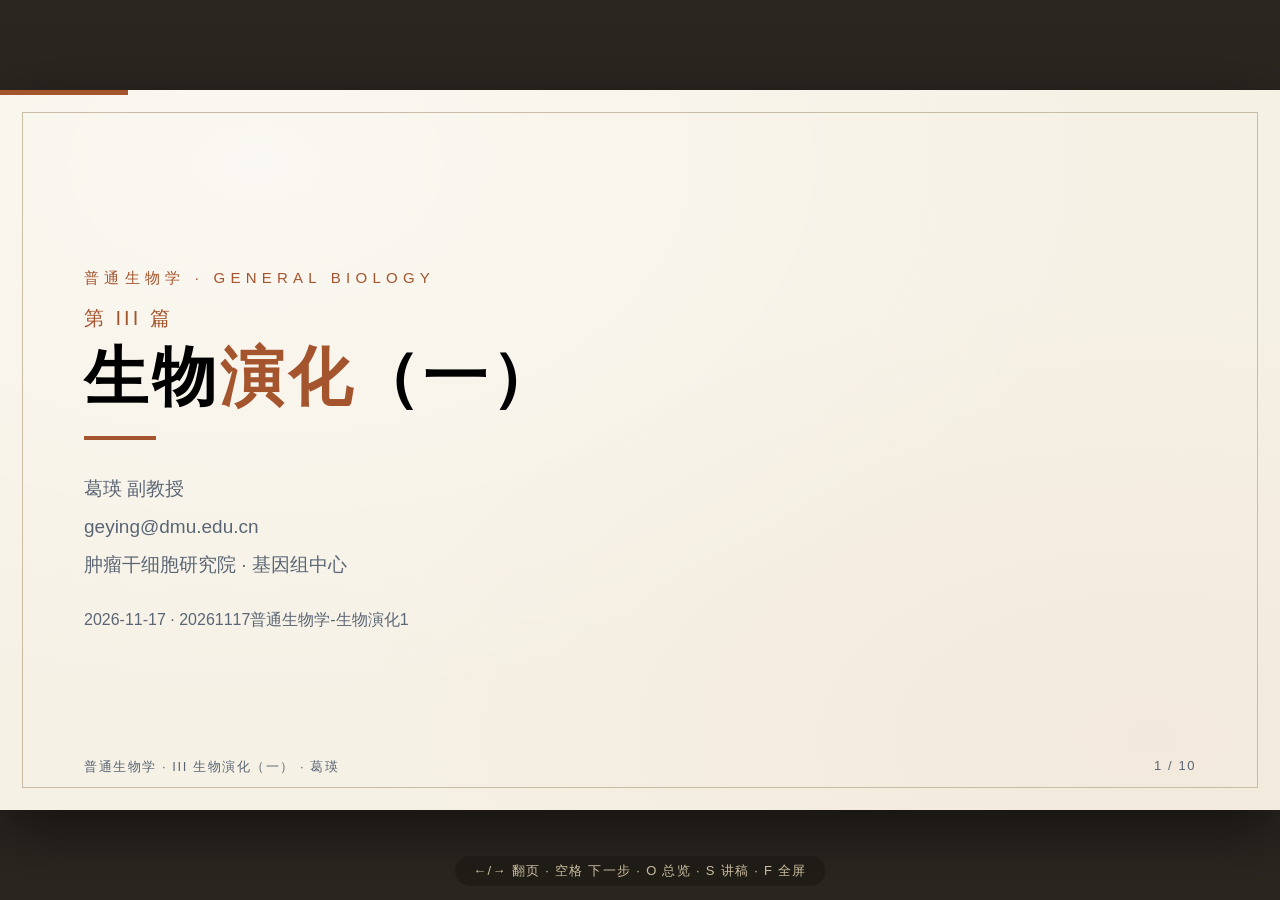
==== lessons/生物演化1/index.html @ 6a48ae21 "站点目录重组：旧根目录文件迁入 assets/、lessons/、pages/；时间线新增滚轮平移与上/下一事件按钮" ====
<!DOCTYPE html>
<html lang="zh-CN">
<head>
<meta charset="UTF-8">
<meta name="viewport" content="width=device-width, initial-scale=1.0">
<title>普通生物学 · III 生物演化（1）</title>
<style>
/* ============ Paper & Ink 复古编辑风 · 固定 1280×720 舞台 ============ */
:root{
  --paper:#f6f1e5; --paper-deep:#efe7d5; --ink:#23303e; --ink-soft:#5a6675;
  --accent:#a4552e; --accent-soft:#c9a26b; --line:#c8bda4;
  --serif:"Noto Serif SC","Songti SC","STSong",serif;
  --sans:"Noto Sans SC","PingFang SC",sans-serif;
}
*{margin:0;padding:0;box-sizing:border-box}
html,body{height:100%;background:#2a2620;overflow:hidden;font-family:var(--serif)}
#stage-wrap{position:fixed;inset:0;display:flex;align-items:center;justify-content:center}
#stage{width:1280px;height:720px;background:var(--paper);position:relative;
  box-shadow:0 20px 60px rgba(0,0,0,.5);overflow:hidden;transform-origin:center center}
/* 纸张纹理与边框 */
#stage::before{content:"";position:absolute;inset:0;pointer-events:none;z-index:0;
  background-image:radial-gradient(ellipse at 20% 10%,rgba(255,255,255,.5),transparent 60%),
  radial-gradient(ellipse at 90% 90%,rgba(164,85,46,.05),transparent 50%)}
#stage::after{content:"";position:absolute;inset:22px;border:1px solid var(--line);pointer-events:none;z-index:0}
.slide{position:absolute;inset:0;padding:64px 84px;display:none;flex-direction:column;z-index:1}
.slide.active{display:flex;animation:fadeIn .45s ease}
@keyframes fadeIn{from{opacity:0;transform:translateY(10px)}to{opacity:1;transform:none}}
/* 渐进披露 */
.step{opacity:0;transform:translateY(14px);transition:all .5s ease}
.step.shown{opacity:1;transform:none}
/* 排版元素 */
.kicker{font-family:var(--sans);font-size:15px;letter-spacing:.35em;color:var(--accent);
  text-transform:uppercase;margin-bottom:14px}
h1{font-size:64px;font-weight:900;letter-spacing:.06em;line-height:1.15}
h2{font-size:40px;font-weight:900;letter-spacing:.04em;margin-bottom:26px}
h2 .em,h1 .em{color:var(--accent)}
.rule{width:72px;height:4px;background:var(--accent);margin:22px 0 30px}
ul.big{list-style:none}
ul.big li{font-size:23px;line-height:1.75;color:var(--ink);padding-left:34px;position:relative}
ul.big li::before{content:"❧";position:absolute;left:0;color:var(--accent);font-size:18px;top:6px}
.quote{border-left:4px solid var(--accent);padding:6px 0 6px 22px;color:var(--ink-soft);
  font-size:19px;line-height:1.7;font-style:italic}
.meta{font-family:var(--sans);color:var(--ink-soft);font-size:16px}
.chip{display:inline-block;font-family:var(--sans);font-size:14px;padding:3px 12px;border:1px solid var(--accent);
  color:var(--accent);border-radius:999px;letter-spacing:.15em;margin-right:8px}
/* 页脚 */
.foot{position:absolute;left:84px;right:84px;bottom:34px;display:flex;justify-content:space-between;
  font-family:var(--sans);font-size:13px;color:var(--ink-soft);letter-spacing:.12em;z-index:2}
.foot .pageno{font-variant-numeric:tabular-nums}
/* 幕进度线（科学推理八步之外的章节进度） */
.progress{position:absolute;top:0;left:0;height:5px;background:var(--accent);transition:width .4s;z-index:3}
/* 演讲者视图 */
#speaker{position:fixed;top:0;right:0;bottom:0;width:360px;background:#1c2430;color:#d9e2ec;
  padding:26px 22px;font-family:var(--sans);font-size:14px;line-height:1.8;overflow-y:auto;
  transform:translateX(100%);transition:transform .3s;z-index:50;border-left:3px solid var(--accent)}
#speaker.open{transform:none}
#speaker h4{color:var(--accent-soft);margin-bottom:10px;letter-spacing:.2em;font-size:13px}
#speaker p{margin-bottom:12px;white-space:pre-wrap}
/* 控制条 */
#hud{position:fixed;bottom:14px;left:50%;transform:translateX(-50%);font-family:var(--sans);
  color:#cbbf9f;font-size:13px;letter-spacing:.1em;z-index:40;background:rgba(30,26,20,.75);
  padding:6px 18px;border-radius:999px}
/* 卡片 */
.cards{display:flex;gap:20px;margin-top:10px}
.card{flex:1;background:var(--paper-deep);border:1px solid var(--line);padding:22px 24px;position:relative}
.card .num{font-family:var(--sans);font-size:44px;font-weight:800;color:var(--accent);line-height:1}
.card .lab{font-family:var(--sans);font-size:16px;color:var(--ink-soft);margin-top:6px}
.imgbox{border:1px solid var(--line);padding:10px;background:#fff}
.imgbox img{display:block;width:100%;height:100%;object-fit:contain}
table.tb{border-collapse:collapse;width:100%;font-size:19px}
table.tb th{font-family:var(--sans);font-size:15px;letter-spacing:.2em;color:var(--accent);
  border-bottom:2px solid var(--accent);padding:8px 12px;text-align:left}
table.tb td{border-bottom:1px solid var(--line);padding:12px;line-height:1.6}
mark{background:linear-gradient(transparent 60%,#e8c98a 60%);padding:0 2px}
del{color:#b0472e;text-decoration-thickness:2px}
</style>
</head>
<body>
<div id="stage-wrap"><div id="stage">
<div class="progress" id="progress"></div>

<!-- 1 封面 -->
<section class="slide">
  <div style="display:flex;gap:44px;align-items:stretch;height:100%">
    <div style="flex:1.1;display:flex;flex-direction:column;justify-content:center">
      <div class="kicker">普通生物学 · General Biology</div>
      <div class="chip" style="border:none;font-size:20px;padding-left:0;margin-bottom:6px">第 III 篇</div>
      <h1>生物<span class="em">演化</span>（一）</h1>
      <div class="rule"></div>
      <p class="meta" style="font-size:19px;line-height:2">
        葛瑛 副教授<br>geying@dmu.edu.cn<br>肿瘤干细胞研究院 · 基因组中心</p>
      <p class="meta" style="margin-top:26px">2026-11-17 · 20261117普通生物学-生物演化1</p>
    </div>
    <div class="imgbox step" style="flex:1">
      <img src="assets/image1.png" alt="生物演化主题图">
    </div>
  </div>
</section>

<!-- 2 高中已有基础 -->
<section class="slide">
  <div class="kicker">起点：你们已经学过</div>
  <h2>高中生物教材里的<span class="em">「生物的进化」</span></h2>
  <div style="display:flex;gap:40px;align-items:flex-start">
    <div class="imgbox" style="width:420px"><img src="assets/image6.png" alt="高中教材目录"></div>
    <ul class="big" style="flex:1">
      <li class="step">细胞——多样性和统一性、结构、代谢、生命历程</li>
      <li class="step"><span class="em">遗传与变异</span>——经典到分子</li>
      <li class="step">稳态与调节——神经、体液、免疫</li>
      <li class="step">生物<strong>的进化</strong>（选择性必修二）</li>
      <li class="step">生态——种群、群落、生态系统</li>
    </ul>
  </div>
  <p class="quote step" style="margin-top:auto">高中讲的是「结论」；这个月我们一起重走一遍得出结论的「推理之路」。</p>
</section>

<!-- 3 从 evolution 词义讲起 -->
<section class="slide">
  <div class="kicker">一个词的历史</div>
  <h2>evolution：从「个体发育」到<span class="em">「物种变化」</span></h2>
  <div style="display:flex;gap:40px;align-items:flex-start">
    <div class="imgbox" style="width:430px"><img src="assets/image7.png" alt="evolution 词义演变"></div>
    <div style="flex:1">
      <ul class="big">
        <li class="step"><strong>1832</strong>　地质学家 <strong>Charles Lyell</strong>《地质学原理》率先把 evolution 用于「<mark>物种发生变化</mark>」之义</li>
        <li class="step"><strong>1871</strong>　《人类的由来》第一版使用 evolution</li>
        <li class="step"><strong>1872</strong>　《物种起源》第六版才正式出现 evolution</li>
      </ul>
      <p class="quote step" style="margin-top:26px">概念 · 原理 —— 自主 · 探究：同一个词，意义的转移本身就是一次科学观的革命。</p>
    </div>
  </div>
</section>

<!-- 4 三年后你能想起什么（整页图） -->
<section class="slide">
  <div class="kicker">一个问题</div>
  <h2>期末、三年后考研，<span class="em">考什么？</span></h2>
  <div class="imgbox" style="flex:1;min-height:0"><img src="assets/image8.png" alt="命题趋势与认知层级"></div>
</section>

<!-- 5 考试趋势（文字重排） -->
<section class="slide">
  <div class="kicker">趋势</div>
  <h2>考试在变：<span class="em">考应用</span>，不考背诵</h2>
  <div class="cards" style="margin-bottom:28px">
    <div class="card step"><div class="num">医</div><div class="lab">临床综合能力测试——考应用，不考背诵</div></div>
    <div class="card step"><div class="num">文</div><div class="lab">加数学（三）——定量分析成通用要求</div></div>
    <div class="card step"><div class="num">AI</div><div class="lab">AI 时代的研究生考试，不会是考研辅导书里的样子</div></div>
  </div>
  <ul class="big">
    <li class="step">应用型本科教育切忌：偏技能<mark>轻原理</mark>——熟场景能干、换情境就懵（<strong>迁移力</strong>不足）</li>
    <li class="step">实践训练偏标准化流程、缺<strong>自主探究</strong>（高阶能力不足）</li>
    <li class="step">命题对应哪个<strong>认知层级</strong>？主观题考察<strong>高阶能力</strong></li>
  </ul>
</section>

<!-- 6 Bloom 分类 -->
<section class="slide">
  <div class="kicker">认知层级</div>
  <h2>Bloom's Taxonomy <span class="em" style="font-size:26px">1956</span></h2>
  <div style="display:flex;flex-direction:column;gap:14px;max-width:860px">
    <div class="step" style="display:flex;align-items:center;gap:18px"><span style="font-family:var(--sans);width:150px;font-size:17px;color:var(--ink-soft)">Evaluate 评价</span><div style="height:34px;background:var(--accent);width:92%"></div></div>
    <div class="step" style="display:flex;align-items:center;gap:18px"><span style="font-family:var(--sans);width:150px;font-size:17px;color:var(--ink-soft)">Synthesize 综合</span><div style="height:34px;background:#b96a3f;width:78%"></div></div>
    <div class="step" style="display:flex;align-items:center;gap:18px"><span style="font-family:var(--sans);width:150px;font-size:17px;color:var(--ink-soft)">Analyze 分析</span><div style="height:34px;background:#c9824f;width:64%"></div></div>
    <div class="step" style="display:flex;align-items:center;gap:18px"><span style="font-family:var(--sans);width:150px;font-size:17px;color:var(--ink-soft)">Apply 应用</span><div style="height:34px;background:var(--accent-soft);width:50%"></div></div>
    <div class="step" style="display:flex;align-items:center;gap:18px"><span style="font-family:var(--sans);width:150px;font-size:17px;color:var(--ink-soft)">Understand 理解</span><div style="height:34px;background:#d8c39a;width:36%"></div></div>
    <div class="step" style="display:flex;align-items:center;gap:18px"><span style="font-family:var(--sans);width:150px;font-size:17px;color:var(--ink-soft)">Remember 记忆</span><div style="height:34px;background:#e4dbc2;width:22%"></div></div>
  </div>
  <p class="meta step" style="margin-top:auto">https://en.wikipedia.org/wiki/Bloom%27s_taxonomy —— 我们的目标在上三层</p>
</section>

<!-- 7 自主探究作业 -->
<section class="slide">
  <div class="kicker">本周任务</div>
  <h2>自主探究<span class="em">作业</span></h2>
  <table class="tb">
    <tr class="step"><td style="width:110px;font-family:var(--sans);color:var(--accent)">选题</td><td>任选一个你感兴趣、想真正弄明白的生物学知识点</td></tr>
    <tr class="step"><td style="font-family:var(--sans);color:var(--accent)">内容</td><td>用自己的方式解释它：示意图、实例、证据、逻辑链条，也可以画出你的疑问</td></tr>
    <tr class="step"><td style="font-family:var(--sans);color:var(--accent)">形式</td><td>手绘于一张 A4 纸；<strong>选做</strong>：≤3 分钟讲解视频（加分）</td></tr>
    <tr class="step"><td style="font-family:var(--sans);color:var(--accent)">提交</td><td>本周五 21:59 前，雨课堂「试卷」上传照片（视频链接）</td></tr>
    <tr class="step"><td style="font-family:var(--sans);color:var(--accent)">评价</td><td>科学准确 · 真正理解 · 探究反思 · 表达创意</td></tr>
  </table>
  <p class="quote step" style="margin-top:24px">请在作品中体现：① 我为什么对它感兴趣？② 我想探究什么、实际做了什么？③ 我发现了什么、还剩什么没弄懂？</p>
</section>

<!-- 8 为什么 >1/4 讲演化 -->
<section class="slide">
  <div class="kicker">课程结构</div>
  <h2>普通生物学 <span class="em">&gt; 1/4</span> 讲演化，为什么？</h2>
  <div style="display:flex;gap:40px">
    <ul class="big" style="flex:1">
      <li>I 细胞</li>
      <li>II 遗传与变异</li>
      <li class="step"><strong>III 生物演化</strong> ◂ 我们在这里</li>
      <li class="step"><strong>IV 生物多样性的演化</strong></li>
      <li class="step"><strong>V 植物的形态与功能</strong></li>
      <li>VI 动物的形态与功能</li>
      <li class="step"><strong>VII 生态学与保护生物学</strong></li>
    </ul>
    <div style="flex:1.1;display:flex;flex-direction:column;gap:16px;justify-content:center">
      <div class="card step" style="display:flex;align-items:baseline;gap:14px"><div class="num">28.6<small style="font-size:20px">%</small></div><div class="lab">2 / 7 篇</div></div>
      <div class="card step" style="display:flex;align-items:baseline;gap:14px"><div class="num">26.8<small style="font-size:20px">%</small></div><div class="lab">11 / 41 章</div></div>
      <div class="card step" style="display:flex;align-items:baseline;gap:14px"><div class="num">27.8<small style="font-size:20px">%</small></div><div class="lab">160 / 576 页</div></div>
      <div class="card step" style="display:flex;align-items:baseline;gap:14px"><div class="num">28.6<small style="font-size:20px">%</small></div><div class="lab">16 / 56 学时</div></div>
    </div>
  </div>
</section>

<!-- 9 教材的理由 -->
<section class="slide" style="justify-content:center">
  <div class="kicker">教材怎么说</div>
  <h2>教材上给的理由，<span class="em">太抽象了</span></h2>
  <div class="quote" style="font-size:24px;color:var(--ink);max-width:900px;border-left-width:6px">
    <p class="step" style="margin-bottom:16px">达尔文的生物演化理论是<strong>生命科学基础的基础</strong>。有了这个理论，我们才能——</p>
    <p class="step" style="margin-bottom:12px">① 对生物的<strong>多样性、适应性和统一性</strong>做出完整的合乎逻辑的解释；</p>
    <p class="step" style="margin-bottom:12px">② 把纷繁的生物<strong>贯穿起来</strong>，形成系统；</p>
    <p class="step">③ 把生物学各<strong>分支学科</strong>融汇成一个<strong>整体</strong>，成为统一的生命科学。</p>
  </div>
  <p class="quote step" style="margin-top:34px;color:var(--accent)">经过一个月的学习，请你用自己的语言重新论述这句话。—— 这就是这一个月的作业。</p>
</section>

<!-- 10 主角登场 -->
<section class="slide" style="justify-content:center;align-items:center;text-align:center">
  <div class="kicker" style="letter-spacing:.5em">主角登场</div>
  <h1 style="font-size:52px">达尔文是演化理论的<span class="em">主要创立者</span></h1>
  <div class="rule" style="margin:28px auto"></div>
  <p class="meta" style="font-size:18px">——陈阅增《普通生物学》第 5 版，P192</p>
  <p class="step" style="margin-top:48px;font-size:26px;color:var(--ink)">接下来：<span class="em">穿越到达尔文时代</span>，亲身体验演化理论的推理过程。</p>
</section>

<div class="foot"><span>普通生物学 · III 生物演化（一） · 葛瑛</span><span class="pageno" id="pageno">1 / 10</span></div>
</div></div>

<div id="speaker"><h4>演讲者备注 · SPEAKER NOTES</h4><div id="notes-body"></div></div>
<div id="hud">←/→ 翻页 · 空格 下一步 · O 总览 · S 讲稿 · F 全屏</div>

<script>
/* ===== 幻灯片数据（抽取自 PPTX 备注） ===== */
const NOTES=[
`【开场板书（提前写）】观察现象 → 提出问题 → 提出假设 → 制定方案、实验设计 → 寻找证据 → 修正假设 → 得出结论

大家好，今天起这一个月，将由我带大家学习普通生物学当中的 4 篇内容。

看到这幅图，你能想到生物演化的哪些要素？
⚠ 可能会冷场——引导学生观看左下角的 DNA：DNA 跟生物演化有什么关系吗？`,
`我了解到高中生物书当中已经涉及到生物演化的内容。先摸清学生的起点。`,
`地质学家 Charles Lyell 在 1832 年的 Principles of Geology 中已经把 evolution 用于类似今天"物种发生变化"的意义。从"个体发育"转向"物种变化"。1871 年《人类的由来》第一版使用 evolution；1872 年《物种起源》第六版才正式出现 evolution。`,
`高中学得非常扎实，理解很深入。我们的教材选用的是考研参考书。

三年后，回想起普通生物学，你能想起什么？细胞、遗传与变异、动物学的内容后续相关课程还会深入学习；而我带同学们学习的这 4 篇内容，后续课程将很少涉及。

老师讲的知识点没有再现，会逐渐淡忘；你们亲自探索、克服困难、解决问题的经历，会影响深远。

况且随着 AI 的快速发展，三年后的研究生考试会是什么样？反正不会是考研辅导书里的样子。`,
`知识点：范围更广，既包括概念、原理和理论，也包括某种结构、机制、现象及其背后的科学问题。

课堂提问脚手架：提出问题 → 学生作出判断 → 学生说明依据 → 同学提出质疑 → 学生修正判断 → 老师总结推理方法。

"你为什么这样认为？""这条证据能证明到什么程度？""还有别的解释吗？""什么情况会让你的结论不成立？"`,
`过渡页：为什么普通生物学要用 >1/4 的篇幅讲演化？`,
`书上写的原因太抽象了。经过一个月的学习，我们用自己的语言论述，为什么达尔文的生物演化理论是生命科学基础的基础。

（我好像泄露了考试题？）`,
`本页信息量大，逐条出现。先让学生看目录结构，再看右侧四个比例数字。`,
`读一遍教材原文，指出"太抽象"——然后把它变成这一个月的探究任务。`,
`本页只做转场。下一幕进入达尔文时代。备注中关于拉马克的"表扬与批评"（不育昆虫反例）放到第 2 幕再展开。`];

/* ===== 引擎 ===== */
const stage=document.getElementById('stage');
const slides=[...document.querySelectorAll('.slide')];
const pageno=document.getElementById('pageno');
const progress=document.getElementById('progress');
let cur=0;
function fit(){const s=Math.min(innerWidth/1280,innerHeight/720);stage.style.transform=`scale(${s})`}
addEventListener('resize',fit);fit();

function show(i){
  cur=Math.max(0,Math.min(slides.length-1,i));
  slides.forEach((s,k)=>{s.classList.toggle('active',k===cur);
    if(k===cur)s.querySelectorAll('.step').forEach(e=>e.classList.remove('shown'))});
  pageno.textContent=`${cur+1} / ${slides.length}`;
  progress.style.width=((cur+1)/slides.length*100)+'%';
  document.getElementById('notes-body').innerHTML=(NOTES[cur]||'').replace(/\\n/g,'<br>');
  if(!document.getElementById('speaker').classList.contains('open'))nextStepFirst=false;
}
let nextStepFirst=true;
function next(){
  const steps=[...slides[cur].querySelectorAll('.step:not(.shown)')];
  if(steps.length){steps[0].classList.add('shown');return}
  show(cur+1);
}
function prev(){
  if(slides[cur].querySelectorAll('.step.shown').length){
    const shown=[...slides[cur].querySelectorAll('.step.shown')];
    shown[shown.length-1].classList.remove('shown');return}
  show(cur-1);
  slides[cur].querySelectorAll('.step').forEach(e=>e.classList.add('shown'));
}
addEventListener('keydown',e=>{
  if(['ArrowRight',' ','PageDown','Enter'].includes(e.key)){e.preventDefault();next()}
  else if(['ArrowLeft','PageUp'].includes(e.key)){e.preventDefault();prev()}
  else if(e.key==='s'||e.key==='S'){document.getElementById('speaker').classList.toggle('open')}
  else if(e.key==='f'||e.key==='F'){document.documentElement.requestFullscreen?.()}
  else if(e.key==='o'||e.key==='O'){stage.style.setProperty('--ov','1');overview()}
});
/* 触摸 */
let tx=0;
addEventListener('touchstart',e=>tx=e.touches[0].clientX);
addEventListener('touchend',e=>{const d=e.changedTouches[0].clientX-tx;if(d<-50)next();if(d>50)prev()});
/* 简易总览：缩放为网格 */
let ov=false;
function overview(){ov=!ov;
  slides.forEach((s,k)=>{s.style.position=ov?'':'';
    if(ov){s.style.display='flex';s.style.transform=`scale(.23)`;s.style.left=(k%3)*31+3+'%';s.style.top=Math.floor(k/3)*30+3+'%';s.style.width='31%';s.style.height='30%';s.style.padding='12px';s.style.overflow='hidden';s.style.cursor='pointer';s.querySelectorAll('.step').forEach(e=>e.classList.add('shown'));
      s.onclick=()=>{overview();show(k)}}
    else{s.style.display='';s.style.transform='';s.style.left='';s.style.top='';s.style.width='';s.style.height='';s.style.padding='';s.style.cursor='';show(k)}});
}
show(0);
</script>
</body>
</html>
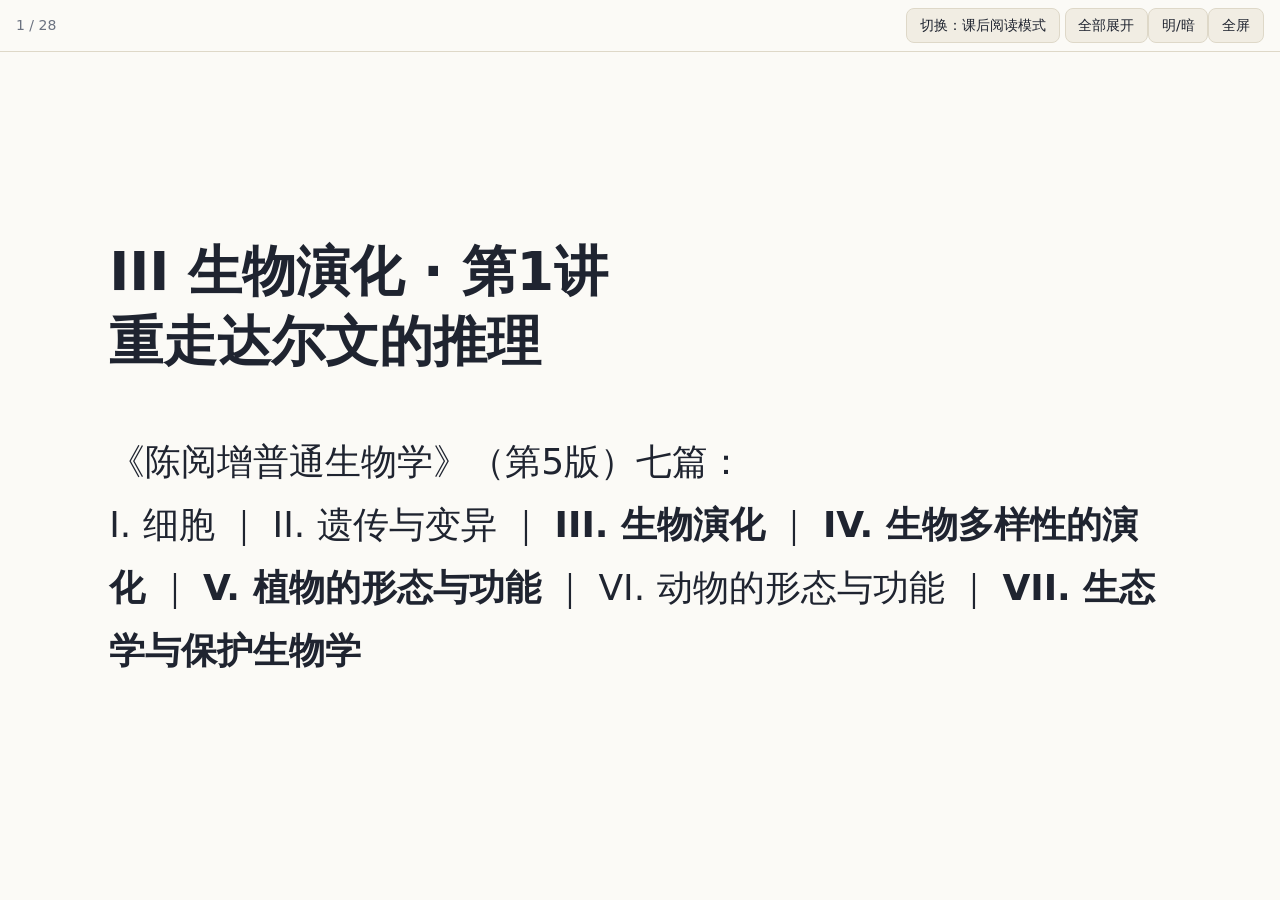
==== commit 637ec906: "第1讲定稿：第②站页面链与灯箱框架；books.html 移至根目录；主页删除小组采访 - 生物演化1：观察与记录/标本至今还在/四种动物/专家的反馈新页面链，21 张图片灯箱可点击放大 - lect" ====
--- a/lessons/生物演化1/index.html
+++ b/lessons/生物演化1/index.html
@@ -1,321 +1,234 @@
 <!DOCTYPE html>
-<html lang="zh-CN">
-<head>
-<meta charset="UTF-8">
-<meta name="viewport" content="width=device-width, initial-scale=1.0">
-<title>普通生物学 · III 生物演化（1）</title>
-<style>
-/* ============ Paper & Ink 复古编辑风 · 固定 1280×720 舞台 ============ */
-:root{
-  --paper:#f6f1e5; --paper-deep:#efe7d5; --ink:#23303e; --ink-soft:#5a6675;
-  --accent:#a4552e; --accent-soft:#c9a26b; --line:#c8bda4;
-  --serif:"Noto Serif SC","Songti SC","STSong",serif;
-  --sans:"Noto Sans SC","PingFang SC",sans-serif;
-}
-*{margin:0;padding:0;box-sizing:border-box}
-html,body{height:100%;background:#2a2620;overflow:hidden;font-family:var(--serif)}
-#stage-wrap{position:fixed;inset:0;display:flex;align-items:center;justify-content:center}
-#stage{width:1280px;height:720px;background:var(--paper);position:relative;
-  box-shadow:0 20px 60px rgba(0,0,0,.5);overflow:hidden;transform-origin:center center}
-/* 纸张纹理与边框 */
-#stage::before{content:"";position:absolute;inset:0;pointer-events:none;z-index:0;
-  background-image:radial-gradient(ellipse at 20% 10%,rgba(255,255,255,.5),transparent 60%),
-  radial-gradient(ellipse at 90% 90%,rgba(164,85,46,.05),transparent 50%)}
-#stage::after{content:"";position:absolute;inset:22px;border:1px solid var(--line);pointer-events:none;z-index:0}
-.slide{position:absolute;inset:0;padding:64px 84px;display:none;flex-direction:column;z-index:1}
-.slide.active{display:flex;animation:fadeIn .45s ease}
-@keyframes fadeIn{from{opacity:0;transform:translateY(10px)}to{opacity:1;transform:none}}
-/* 渐进披露 */
-.step{opacity:0;transform:translateY(14px);transition:all .5s ease}
-.step.shown{opacity:1;transform:none}
-/* 排版元素 */
-.kicker{font-family:var(--sans);font-size:15px;letter-spacing:.35em;color:var(--accent);
-  text-transform:uppercase;margin-bottom:14px}
-h1{font-size:64px;font-weight:900;letter-spacing:.06em;line-height:1.15}
-h2{font-size:40px;font-weight:900;letter-spacing:.04em;margin-bottom:26px}
-h2 .em,h1 .em{color:var(--accent)}
-.rule{width:72px;height:4px;background:var(--accent);margin:22px 0 30px}
-ul.big{list-style:none}
-ul.big li{font-size:23px;line-height:1.75;color:var(--ink);padding-left:34px;position:relative}
-ul.big li::before{content:"❧";position:absolute;left:0;color:var(--accent);font-size:18px;top:6px}
-.quote{border-left:4px solid var(--accent);padding:6px 0 6px 22px;color:var(--ink-soft);
-  font-size:19px;line-height:1.7;font-style:italic}
-.meta{font-family:var(--sans);color:var(--ink-soft);font-size:16px}
-.chip{display:inline-block;font-family:var(--sans);font-size:14px;padding:3px 12px;border:1px solid var(--accent);
-  color:var(--accent);border-radius:999px;letter-spacing:.15em;margin-right:8px}
-/* 页脚 */
-.foot{position:absolute;left:84px;right:84px;bottom:34px;display:flex;justify-content:space-between;
-  font-family:var(--sans);font-size:13px;color:var(--ink-soft);letter-spacing:.12em;z-index:2}
-.foot .pageno{font-variant-numeric:tabular-nums}
-/* 幕进度线（科学推理八步之外的章节进度） */
-.progress{position:absolute;top:0;left:0;height:5px;background:var(--accent);transition:width .4s;z-index:3}
-/* 演讲者视图 */
-#speaker{position:fixed;top:0;right:0;bottom:0;width:360px;background:#1c2430;color:#d9e2ec;
-  padding:26px 22px;font-family:var(--sans);font-size:14px;line-height:1.8;overflow-y:auto;
-  transform:translateX(100%);transition:transform .3s;z-index:50;border-left:3px solid var(--accent)}
-#speaker.open{transform:none}
-#speaker h4{color:var(--accent-soft);margin-bottom:10px;letter-spacing:.2em;font-size:13px}
-#speaker p{margin-bottom:12px;white-space:pre-wrap}
-/* 控制条 */
-#hud{position:fixed;bottom:14px;left:50%;transform:translateX(-50%);font-family:var(--sans);
-  color:#cbbf9f;font-size:13px;letter-spacing:.1em;z-index:40;background:rgba(30,26,20,.75);
-  padding:6px 18px;border-radius:999px}
-/* 卡片 */
-.cards{display:flex;gap:20px;margin-top:10px}
-.card{flex:1;background:var(--paper-deep);border:1px solid var(--line);padding:22px 24px;position:relative}
-.card .num{font-family:var(--sans);font-size:44px;font-weight:800;color:var(--accent);line-height:1}
-.card .lab{font-family:var(--sans);font-size:16px;color:var(--ink-soft);margin-top:6px}
-.imgbox{border:1px solid var(--line);padding:10px;background:#fff}
-.imgbox img{display:block;width:100%;height:100%;object-fit:contain}
-table.tb{border-collapse:collapse;width:100%;font-size:19px}
-table.tb th{font-family:var(--sans);font-size:15px;letter-spacing:.2em;color:var(--accent);
-  border-bottom:2px solid var(--accent);padding:8px 12px;text-align:left}
-table.tb td{border-bottom:1px solid var(--line);padding:12px;line-height:1.6}
-mark{background:linear-gradient(transparent 60%,#e8c98a 60%);padding:0 2px}
-del{color:#b0472e;text-decoration-thickness:2px}
-</style>
-</head>
-<body>
-<div id="stage-wrap"><div id="stage">
-<div class="progress" id="progress"></div>
-
-<!-- 1 封面 -->
-<section class="slide">
-  <div style="display:flex;gap:44px;align-items:stretch;height:100%">
-    <div style="flex:1.1;display:flex;flex-direction:column;justify-content:center">
-      <div class="kicker">普通生物学 · General Biology</div>
-      <div class="chip" style="border:none;font-size:20px;padding-left:0;margin-bottom:6px">第 III 篇</div>
-      <h1>生物<span class="em">演化</span>（一）</h1>
-      <div class="rule"></div>
-      <p class="meta" style="font-size:19px;line-height:2">
-        葛瑛 副教授<br>geying@dmu.edu.cn<br>肿瘤干细胞研究院 · 基因组中心</p>
-      <p class="meta" style="margin-top:26px">2026-11-17 · 20261117普通生物学-生物演化1</p>
-    </div>
-    <div class="imgbox step" style="flex:1">
-      <img src="assets/image1.png" alt="生物演化主题图">
-    </div>
-  </div>
+<html lang="zh-CN"><head><meta charset="utf-8">
+<meta name="viewport" content="width=device-width, initial-scale=1, viewport-fit=cover">
+<title>生物演化 · 第1讲：重走达尔文的推理</title>
+<link rel="stylesheet" href="../../assets/lecture.css"></head>
+<body class="slide">
+<header><span id="pos"></span><span><button id="tg">切换：课后阅读模式</button> <button id="th">明/暗</button></span></header>
+<main>
+
+<section><h1>III 生物演化 · 第1讲<br>重走达尔文的推理</h1>
+<p class="min rd">2课时 ｜ 跟着达尔文的故事，学科学怎样“想”出来</p>
+<p>《陈阅增普通生物学》（第5版）七篇：<br>I. 细胞 ｜ II. 遗传与变异 ｜ <b>III. 生物演化</b> ｜ <b>IV. 生物多样性的演化</b> ｜ <b>V. 植物的形态与功能</b> ｜ VI. 动物的形态与功能 ｜ <b>VII. 生态学与保护生物学</b><br><span class="min rd">接下来的一个月，我将带领大家学习其中加粗的四篇，今天从第 III 篇开始。</span></p>
+<p class="min rd">←/→ 键翻页；右上角可切换为可下拉阅读的课后版</p></section>
+
+<section><span class="tag">升学</span><h2>研究生入学考试改革：能力考查成为选拔重心</h2>
+<table><tr><th>试点</th><th>内容</th></tr>
+<tr><td>考应用</td><td>「临床医学综合能力（西医）」306 全国统考全面铺开（教育部教研厅〔2025〕2 号），各校自命题改考统考；大纲明确考查“<mark>运用所学知识综合分析、解决临床实际问题的应用能力</mark>”，而非记忆条文</td></tr>
+<tr><td>考定量</td><td>北京大学逻辑学、科学技术哲学等专业 2026 研究生入学考试科目三改为<mark>数学三</mark>，山东大学等高校跟进，<mark>定量分析能力</mark>正从理工科扩展到人文社科的选拔要求</td></tr></table>
+<div class="ask">线索：入学选拔正从“记住了什么”转向“<mark>能运用、能分析</mark>”。本课将带你重走达尔文的故事，在其中训练“从证据到结论的推理”，正是这种能力。</div></section>
+
+<section><span class="tag">本科</span><h2>应用型本科：两项核心训练</h2>
+<div class="grid"><div class="card"><b>① 学技能，更要学<mark>原理</mark></b><br>掌握原理后，熟悉情境可以胜任，陌生情境也能应对。技能会过时，<mark>迁移力</mark>才持久</div>
+<div class="card"><b>② 会流程，更要会<mark>探究</mark></b><br>从验证性实验走向设计性、探究性项目：自行提出假设、设计方案、检验结论，形成<mark>高阶能力</mark></div></div>
+<table><tr><th>数据</th><th>来源</th></tr>
+<tr><td><mark>分析性思维</mark>连续位列雇主最看重的核心技能第一位，约 7/10 的企业视其为 2025 年必备；<mark>创造性思维</mark>、<mark>好奇心</mark>等紧随其后</td><td>世界经济论坛《未来就业报告 2025》，调研全球 1000+ 家雇主</td></tr>
+<tr><td>AI 时代企业选才正从“会用工具”转向“<mark>能定义问题、做判断</mark>”：面对不确定性时的合理归因能力，已成为区分“高潜力人才”的关键</td><td>前程无忧 51job《2026 校招人才素质白皮书》，基于近五年 800 万人次校招测评数据</td></tr></table>
+<details class="ext"><summary>要点归纳</summary><b>把技能建立在原理之上，把能力培养落实在探究之中</b>：理解原理，技能过时后仍可快速迁移；掌握探究，面对没有现成答案的问题也知道如何入手。</details>
+<details class="ext"><summary>学生版框架速览：四个维度 × 三级进阶</summary>UNESCO 2024 年发布全球首份《学生人工智能能力框架》，采用 4 维度 × 3 级进阶 = 12 项能力的结构。每项分“<b>理解 Understand</b> → <b>应用 Apply</b> → <b>创造 Create</b>”三级进阶。<br>四个维度及各级要求：<br>1. <b>以人为本的意识</b>：人的主体性 → 人的责任 → 社会责任<br>2. <b>AI 伦理</b>：伦理原则 → 安全负责地使用 → 共创伦理规则<br>3. <b>AI 技术与应用</b>：基本知识 → 应用技能 → 用 AI 创造<br>4. <b>AI 系统设计</b>：理解设计思维 → 设计解决方案 → 创造 AI 应用<br>与本页两件事两两呼应：<b>① 练原理</b> ↔ “AI 技术与应用”＋“以人为本的意识”：懂原理才能在工具换代时迁移，理解人与 AI 的关系是价值坐标；<b>② 练探究</b> ↔ “AI 系统设计”＋“AI 伦理”：前者指向自己提出问题、设计方案、做出东西，后者要求在探究中做负责任的判断（ethics-by-design）。框架的最高进阶是“创造”而非“会用”。<br>下载：<a href="../../materials/UNESCO_学生AI能力框架_英文原版_2024.pdf" download>《AI competency framework for students》(2024，英文，80页，PDF)</a>（CC BY-SA 3.0 IGO）</details>
+<details class="ext"><summary>教师版框架速览：五个方面 × 三级进阶</summary>UNESCO 配套发布的《教师 AI 能力框架》（2024，52页）与学生版同步开发，采用 5 方面 × 3 级进阶 = 15 个能力块的结构。<br>三级进阶：<b>习得 Acquire</b>（全体教师必备的基础 AI 素养）→ <b>深化 Deepen</b>（设计有意义的教学策略，深度融入 AI）→ <b>创造 Create</b>（创造性配置 AI，开创变革性教学）。<br>五个方面及各级要求：<br>1. <b>以人为本的意识</b>：人的主体性 → 人的责任 → 社会责任<br>2. <b>AI 伦理</b>：伦理原则 → 安全负责地使用 → 共创伦理规则<br>3. <b>AI 基础与应用</b>：基本技术与应用 → 应用技能 → 用 AI 创造<br>4. <b>AI 教学法</b>：AI 辅助教学 → AI 与教学法整合 → AI 增强的教学变革<br>5. <b>AI 促进专业发展</b>：AI 支持终身学习 → AI 增强组织学习 → AI 支持专业转型<br>与学生版对照：两版共享"以人为本、伦理、基础与应用"，教师版把学生版的"AI 系统设计"换成了教师的立身之本：<b>教学法</b>与<b>专业发展</b>；进阶终点同为"创造"，但教师版的创造落在教学变革而非技术产品。<br>下载：<a href="../../materials/UNESCO_教师AI能力框架_英文原版_2024.pdf" download>《AI competency framework for teachers》(2024，英文，52页，PDF)</a>（CC BY-SA 3.0 IGO）</details></section>
+
+<section><span class="tag">框架</span><h2>一个框架统摄全局：布鲁姆认知六层次</h2>
+<table><tr><th style="text-align:left">改革信号 ↓ ／ 层次 →</th><th>记忆</th><th>理解</th><th><mark>应用</mark></th><th><mark>分析</mark></th><th><mark>评价</mark></th><th><mark>创造</mark></th></tr>
+<tr><td style="text-align:left">306 西医综合“考应用不考背诵”</td><td>·</td><td></td><td><b>●</b></td><td></td><td></td><td></td></tr>
+<tr><td style="text-align:left">文科研究生入学考试加数学三</td><td></td><td></td><td></td><td><b>●</b></td><td></td><td></td></tr>
+<tr><td style="text-align:left">企业选才“能定义问题、做判断”</td><td></td><td></td><td></td><td><b>●</b></td><td><b>●</b></td><td></td></tr>
+<tr><td style="text-align:left">验证性实验 → 探究性项目</td><td></td><td></td><td>·</td><td><b>●</b></td><td><b>●</b></td><td><b>●</b></td></tr>
+<tr><td style="text-align:left">UNESCO 框架进阶“理解→应用→创造”</td><td></td><td>·</td><td>·</td><td></td><td></td><td><b>●</b></td></tr></table>
+<p class="min">从低到高：记忆 → 理解 → <mark>应用 → 分析 → 评价 → 创造</mark>；● 落点，· 途经</p>
+<div class="ask">AI 可以代劳记忆与复述（金字塔底端），也可以作为工具辅助顶端，但<mark>用什么、怎么用、判断好坏</mark>，始终是人的高阶认知。本课及作业要求亲自讲解，正是把训练锚定在 AI 替代不了的那几层。</div>
+<details class="ext"><summary>要点归纳</summary>各项改革指向同一趋势：评价的天平正从布鲁姆金字塔的底端（记忆、理解）移向顶端（分析、评价、创造）。低阶认知正被 AI“外包”，人的价值在高阶区。本课每一站训练的推理，都在逐层向上。</details>
+<details class="ext"><summary>最新动态：UNESCO 数字学习周 2026（2026 年 9 月，巴黎）</summary>UNESCO 发布第二届全球高校 AI 使用调查（基于全球 UNESCO 教席网络）：<b>93%</b> 的学者认为学生正在用生成式 AI 完成作业，<b>63%</b> 认为学生的认知能力因此下降；但只有不到 <b>1%</b> 支持完全禁止 AI——主流共识是“特定作业允许使用，或要求声明使用”。同场 25 国教育部长通过《部长联合声明》：教育在 AI 时代仍是人权与公共品，应优先发展与保护学生的批判性理解，选用“促使学生去推理、去完成认知劳动”的 AI，而非替代学生思考的 AI。这与本页结论一致：<mark>AI 可以代劳低阶认知，选择与判断始终是人的高阶认知</mark>。来源：<a href="https://www.unesco.org/en/articles/education-ministers-call-education-remain-common-good-age-ai-unescos-digital-learning-week" target="_blank">UNESCO 官网 2026-09-09 新闻稿</a>及<a href="https://unesdoc.unesco.org/ark:/48223/pf0000399360" target="_blank">《Ministerial Statement》（UNESDOC pf0000399360）</a>。另：2024 版两份 AI 能力框架目前仍为现行版本，UNESCO 将于 2027 年 3 月数字学习周发布后续政策简报。</details></section>
+
+<section><span class="tag">作业</span><h2>自主探究：五周迭代五个版本，完成一件自己的作品</h2>
+<details class="ext"><summary>为什么布置这个作业</summary>综上所述，上述内容指向同一结论：<b>生物学不只有老师讲授的知识点，也有你自己可以提出的问题；学习不只有一种正确的形式，每个人都可以找到自己的表达方式。</b>本课开头的“进化还是演化”，就是教师对感兴趣的问题所作的一次简单探索，接下来由你完成。</details>
+<table><tr><th>要求</th><th>说明</th></tr>
+<tr><td><b>选题</b></td><td>教材 P192–391、P524–576，任选一个你感兴趣、希望真正理解的知识点：概念、原理、理论、结构、机制、现象、科学问题、一段历史，或一个引起你兴趣的发现</td></tr>
+<tr><td><b>内容</b></td><td>以你认同的方式解释它：示意图、实例、证据、逻辑链……</td></tr>
+<tr><td><b>形式（非纯文字）</b></td><td>要么动手，要么动嘴：手绘、实物制作、讲解视频等均可；可用 AI 生成图片、动画等素材，但<mark>必须包含本人亲自讲解的音频或视频</mark>：AI 能替你写出流畅的文字、生成精美的画面，却替不了你亲口讲出来的理解</td></tr>
+<tr><td><b>节奏</b></td><td>五周、五次作业、五个版本，逐步深入；<mark>本周五 21:59 前</mark>提交第一版，雨课堂"试卷"上传照片或作品链接</td></tr>
+<tr><td><b>评价</b></td><td>科学准确（经得起推敲）· 真正理解（并非记忆结论，而是理解透彻）· 探究反思（留存探究过程，包括困惑）· 表达创意（以自己的方式表述清晰）</td></tr></table>
+<details class="ext"><summary>评价细则：四维度在"AI 素材＋亲自讲解"与"纯手绘＋音频讲解"两种形式下如何判分</summary><b>科学准确</b>：若用 AI 生成素材，其中的科学错误同样计入，素材再精美，内容错误即扣分（识别并修正 AI 的错误，本身就是"评价"层的训练）。<br><b>真正理解</b>：以本人讲解为准，能脱稿、能回应追问，而非朗读讲稿，无论讲稿由谁写成。<br><b>探究反思</b>：若用了 AI 工具，用了什么、为何用、生成结果哪里不对、如何修正，也计入反思。<br><b>表达创意</b>：创意体现在个人构思与讲解；无论纯手绘还是 AI 素材，素材本身的精美程度不加分。<br><b>两种形式评价完全等值</b>：加分点始终在你自己的理解与表达，与素材来源无关。</details>
+<details class="ext"><summary>提示（不必逐条作答，但请在作品中体现）</summary>· 我为什么对它感兴趣？<br>· 我想探究什么？实际做了什么（查文献、观察、推演……）？<br>· 我发现了什么？遇到了什么困难？还有什么没弄懂？</details>
+<details class="ext"><summary>写在最后</summary>五个版本叠加，你将完整看到自己如何逐步走完从“感兴趣”到“讲清楚”的全过程。这正是本课反复强调的：从证据到结论的推理，和属于你自己的表达。</details></section>
+
+<section><h2>从“进化”到“演化”：一字之差</h2>
+<div class="grid" style="grid-template-columns:1fr 1fr;align-items:stretch">
+<div class="card" style="text-align:center"><b>高中教材：进化</b><br><a href="img/高中进化.png" target="_blank"><img src="img/高中进化.png" alt="高中教材：进化" style="max-width:100%;max-height:68vh;object-fit:contain;margin:.3rem 0"></a></div>
+<div class="card" style="text-align:center"><b>大学教材：演化</b><br><a href="img/大学演化.png" target="_blank"><img src="img/大学演化.png" alt="大学教材：演化" style="max-width:100%;max-height:68vh;object-fit:contain;margin:.3rem 0"></a></div>
+</div>
+<details class="ext"><summary>“进化”与“演化”：都是翻译</summary>高中教材的“进化”、大学教材的“演化”，都是对同一个英文词 <mark>evolution</mark> 的<mark>翻译</mark>。中文的两个词并非两个概念，差别出在译法上。你更认同哪一种译法？为什么？</details></section>
+
+<section><span class="tag">词源</span><h2>调查：evolution 从哪里来？</h2>
+<div style="display:flex;gap:1rem;align-items:flex-start">
+<table style="flex:1"><tr><th>时代</th><th>含义</th></tr>
+<tr><td>拉丁语 ēvolūtiō（ē- “出” + volvere “滚、卷”）</td><td><mark>“展开、摊开（书卷）”</mark>，引申为逐渐显露</td></tr>
+<tr><td>17–18世纪</td><td>指胚胎的“预成论”发育：微小成体在卵中预先存在，发育只是<mark>“展开”</mark></td></tr>
+<tr><td>《人类的由来》(1871)</td><td>达尔文首次正式使用 evolution 一词（第一版）</td></tr>
+<tr><td>《物种起源》第六版 (1872)</td><td>evolution 才首次出现在《物种起源》中（1859 年第一版他多用 <mark>“descent with modification”</mark>，有修改的传衍）</td></tr>
+<tr><td>同时代的斯宾塞等人</td><td>把 evolution 推广为普遍的<mark>“由简到繁、由低到高”的进步规律</mark>，进步色彩即由此引入</td></tr>
+<tr><td>20世纪以来（综合论之后）</td><td>生物学定义为<mark>“种群基因频率的代际变化”</mark>，无方向、无目的</td></table>
+<figure style="margin:0;flex:0 0 22%;text-align:center;font-size:.6em;color:var(--mut)"><a href="img/Preformation.gif" target="_blank"><img src="img/Preformation.gif" alt="预成论：精子中的小人" style="max-width:100%"></a><figcaption>Hartsoeker (1695)：预成论设想精子内住着 miniature 成体，发育只是“展开”<br><span style="font-size:.8em;opacity:.75">图：Nicolaas Hartsoeker, <i>Essai de dioptrique</i> (1694)</span></figcaption></figure>
+</div>
+<details class="ext"><summary>词义随认知而变：学概念不要停留在字面</summary>evolution 从“展开书卷”到胚胎发育，再到今天的生物学定义，含义一直在被人们不断修正。概念学习不应停留于字面，应追问：这个词<mark>当时</mark>指什么？<mark>现在</mark>指什么？是什么让它改变了？</details>
+<details class="ext"><summary>扩展：达尔文自己怎么叫它</summary>达尔文在笔记本里称这一过程为 “transmutation”（嬗 shàn 变），1859 年《物种起源》第一版的书名和正文都没有用 evolution；1871 年《人类的由来》第一版他首次正式采用这个词，1872 年《物种起源》第六版才随之沿用。</details></section>
+
+<section><span class="tag">追问</span><h2>为什么超过 1/4 在讲演化？</h2>
+<p><mark>教材超过 1/4 在讲演化</mark>：2/7 篇（28.6%）、11/41 章（26.8%）、160/576 页（27.8%）、本学期 16/56 学时（28.6%）。为什么？</p>
+<div class="ask">先记住这个比例。学完今天这一讲，再看你是否能给出自己的初步回答；这门课结束时，再回来检验它是否变深了。</div>
+<details class="ext"><summary>教材的官方回答</summary>“演化理论是生命科学基础的基础。有了它，才能对生物的多样性、适应性和统一性做出完整的合乎逻辑的解释；把纷繁的生物贯穿起来形成系统；把生物学各分支融汇成一个整体，成为统一的生命科学。”这个回答偏抽象，不靠本课讲透：它要在整门课程中逐步展开，在本科四年的学习中反复印证，甚至要到二十年后回望时才能真正体会。</details></section>
+
+<section><span class="tag">第 III 篇</span><h2>穿越：到达尔文的时代去</h2>
+<div style="display:flex;gap:1rem;align-items:flex-start">
+<div style="flex:1">
+<p>教材第 192 页：<b>达尔文是演化理论的主要创立者</b>。</p>
+<p class="rd">接下来，我们<mark>穿越到达尔文的时代</mark>，亲历演化理论被“想”出来的过程，<mark>体验它的推理</mark>。</p>
+<p class="min">本课主线：五站</p>
+<div class="grid"><div class="card"><b>① 旧世界</b><br>1830年代的“常识”</div><div class="card"><b>② 航行</b><br>贝格尔号上的观察</div><div class="card"><b>③ 机制</b><br>鸽子与马尔萨斯</div><div class="card"><b>④ 检验</b><br>20年的打磨</div><div class="card"><b>⑤ 发表</b><br>1858–1859</div></div>
+</div>
+<figure style="margin:0;flex:0 0 26%;text-align:center;font-size:.6em;color:var(--mut)"><a href="img/Darwin_1816.jpg" target="_blank"><img src="img/Darwin_1816.jpg" alt="7岁的达尔文（1816年）" style="max-width:100%"></a><figcaption>7 岁的达尔文（1816），手捧盆栽，Ellen Sharples 粉笔画</figcaption></figure>
+</div>
+<div class="ask rd">每一站请注意：达尔文此刻在运用哪一种推理？这五站正对应今天一篇研究论文的<mark>导论、观察、假说、检验、发表</mark>：达尔文用二十年，走完了一个完整的科研循环。</div></section>
+
+<section><span class="tag">人物</span><h2>出发之前：达尔文的教育经历</h2>
+<table><tr><th>时间</th><th>学校</th><th>专业／方向</th><th>学习内容与收获</th></tr>
+<tr><td>1825–1827</td><td>爱丁堡大学</td><td>医学</td><td>两年后退学：厌恶当时手术无麻醉的血腥场面；随格兰特学习海洋生物分类，学会了<mark>标本采集与解剖</mark>，首次接触<mark>拉马克式演化学说</mark></td></tr>
+<tr><td>1828–1831</td><td>剑桥大学基督学院</td><td>神学（原计划当牧师）</td><td>成绩中上；随植物学教授亨斯洛学习<mark>博物学</mark>，随地质学家塞奇威克参加<mark>野外地质考察</mark></td></tr>
+<tr><td>1831–1836</td><td>贝格尔号（无学位的“社会大学”）</td><td>博物学家</td><td>环球航行五年：<mark>地质、化石、动植物标本的观察与采集</mark>，奠定演化理论的全部经验基础</td></tr></table>
+<details class="ext"><summary>请注意这条轨迹</summary>医学没读完，牧师没当成，最“不务正业”的爱好（博物学）最终成了他的事业。促成这一转折的关键人物是谁？</details><details class="ext"><summary>“同亨斯洛一起散步的人”</summary>达尔文在剑桥随植物学教授亨斯洛学习博物学，两人几乎每天一起散步，谈植物、昆虫与地质，结成忘年之交，同学们因此称他为“那个同亨斯洛一起散步的人”（the man who walks with Henslow）。达尔文在《自传》中说，亨斯洛对他的影响超过其他所有老师；后来也正是亨斯洛推荐他登上贝格尔号，成为随船博物学家。</details></section>
+
+<section><span class="tag">背景</span><h2>① 1830年代的三个“常识”</h2>
+<div class="grid"><div class="card"><b>生命由神分别创造</b><br>各从其类，一造而成</div><div class="card"><b>物种不变</b><br>每个物种被分别创造后固定不变</div><div class="card"><b>地球很年轻</b><br>几千年，没有时间发生变化</div></div>
 </section>
 
-<!-- 2 高中已有基础 -->
-<section class="slide">
-  <div class="kicker">起点：你们已经学过</div>
-  <h2>高中生物教材里的<span class="em">「生物的进化」</span></h2>
-  <div style="display:flex;gap:40px;align-items:flex-start">
-    <div class="imgbox" style="width:420px"><img src="assets/image6.png" alt="高中教材目录"></div>
-    <ul class="big" style="flex:1">
-      <li class="step">细胞——多样性和统一性、结构、代谢、生命历程</li>
-      <li class="step"><span class="em">遗传与变异</span>——经典到分子</li>
-      <li class="step">稳态与调节——神经、体液、免疫</li>
-      <li class="step">生物<strong>的进化</strong>（选择性必修二）</li>
-      <li class="step">生态——种群、群落、生态系统</li>
-    </ul>
-  </div>
-  <p class="quote step" style="margin-top:auto">高中讲的是「结论」；这个月我们一起重走一遍得出结论的「推理之路」。</p>
-</section>
-
-<!-- 3 从 evolution 词义讲起 -->
-<section class="slide">
-  <div class="kicker">一个词的历史</div>
-  <h2>evolution：从「个体发育」到<span class="em">「物种变化」</span></h2>
-  <div style="display:flex;gap:40px;align-items:flex-start">
-    <div class="imgbox" style="width:430px"><img src="assets/image7.png" alt="evolution 词义演变"></div>
-    <div style="flex:1">
-      <ul class="big">
-        <li class="step"><strong>1832</strong>　地质学家 <strong>Charles Lyell</strong>《地质学原理》率先把 evolution 用于「<mark>物种发生变化</mark>」之义</li>
-        <li class="step"><strong>1871</strong>　《人类的由来》第一版使用 evolution</li>
-        <li class="step"><strong>1872</strong>　《物种起源》第六版才正式出现 evolution</li>
-      </ul>
-      <p class="quote step" style="margin-top:26px">概念 · 原理 —— 自主 · 探究：同一个词，意义的转移本身就是一次科学观的革命。</p>
-    </div>
-  </div>
-</section>
-
-<!-- 4 三年后你能想起什么（整页图） -->
-<section class="slide">
-  <div class="kicker">一个问题</div>
-  <h2>期末、三年后考研，<span class="em">考什么？</span></h2>
-  <div class="imgbox" style="flex:1;min-height:0"><img src="assets/image8.png" alt="命题趋势与认知层级"></div>
-</section>
-
-<!-- 5 考试趋势（文字重排） -->
-<section class="slide">
-  <div class="kicker">趋势</div>
-  <h2>考试在变：<span class="em">考应用</span>，不考背诵</h2>
-  <div class="cards" style="margin-bottom:28px">
-    <div class="card step"><div class="num">医</div><div class="lab">临床综合能力测试——考应用，不考背诵</div></div>
-    <div class="card step"><div class="num">文</div><div class="lab">加数学（三）——定量分析成通用要求</div></div>
-    <div class="card step"><div class="num">AI</div><div class="lab">AI 时代的研究生考试，不会是考研辅导书里的样子</div></div>
-  </div>
-  <ul class="big">
-    <li class="step">应用型本科教育切忌：偏技能<mark>轻原理</mark>——熟场景能干、换情境就懵（<strong>迁移力</strong>不足）</li>
-    <li class="step">实践训练偏标准化流程、缺<strong>自主探究</strong>（高阶能力不足）</li>
-    <li class="step">命题对应哪个<strong>认知层级</strong>？主观题考察<strong>高阶能力</strong></li>
-  </ul>
-</section>
-
-<!-- 6 Bloom 分类 -->
-<section class="slide">
-  <div class="kicker">认知层级</div>
-  <h2>Bloom's Taxonomy <span class="em" style="font-size:26px">1956</span></h2>
-  <div style="display:flex;flex-direction:column;gap:14px;max-width:860px">
-    <div class="step" style="display:flex;align-items:center;gap:18px"><span style="font-family:var(--sans);width:150px;font-size:17px;color:var(--ink-soft)">Evaluate 评价</span><div style="height:34px;background:var(--accent);width:92%"></div></div>
-    <div class="step" style="display:flex;align-items:center;gap:18px"><span style="font-family:var(--sans);width:150px;font-size:17px;color:var(--ink-soft)">Synthesize 综合</span><div style="height:34px;background:#b96a3f;width:78%"></div></div>
-    <div class="step" style="display:flex;align-items:center;gap:18px"><span style="font-family:var(--sans);width:150px;font-size:17px;color:var(--ink-soft)">Analyze 分析</span><div style="height:34px;background:#c9824f;width:64%"></div></div>
-    <div class="step" style="display:flex;align-items:center;gap:18px"><span style="font-family:var(--sans);width:150px;font-size:17px;color:var(--ink-soft)">Apply 应用</span><div style="height:34px;background:var(--accent-soft);width:50%"></div></div>
-    <div class="step" style="display:flex;align-items:center;gap:18px"><span style="font-family:var(--sans);width:150px;font-size:17px;color:var(--ink-soft)">Understand 理解</span><div style="height:34px;background:#d8c39a;width:36%"></div></div>
-    <div class="step" style="display:flex;align-items:center;gap:18px"><span style="font-family:var(--sans);width:150px;font-size:17px;color:var(--ink-soft)">Remember 记忆</span><div style="height:34px;background:#e4dbc2;width:22%"></div></div>
-  </div>
-  <p class="meta step" style="margin-top:auto">https://en.wikipedia.org/wiki/Bloom%27s_taxonomy —— 我们的目标在上三层</p>
-</section>
-
-<!-- 7 自主探究作业 -->
-<section class="slide">
-  <div class="kicker">本周任务</div>
-  <h2>自主探究<span class="em">作业</span></h2>
-  <table class="tb">
-    <tr class="step"><td style="width:110px;font-family:var(--sans);color:var(--accent)">选题</td><td>任选一个你感兴趣、想真正弄明白的生物学知识点</td></tr>
-    <tr class="step"><td style="font-family:var(--sans);color:var(--accent)">内容</td><td>用自己的方式解释它：示意图、实例、证据、逻辑链条，也可以画出你的疑问</td></tr>
-    <tr class="step"><td style="font-family:var(--sans);color:var(--accent)">形式</td><td>手绘于一张 A4 纸；<strong>选做</strong>：≤3 分钟讲解视频（加分）</td></tr>
-    <tr class="step"><td style="font-family:var(--sans);color:var(--accent)">提交</td><td>本周五 21:59 前，雨课堂「试卷」上传照片（视频链接）</td></tr>
-    <tr class="step"><td style="font-family:var(--sans);color:var(--accent)">评价</td><td>科学准确 · 真正理解 · 探究反思 · 表达创意</td></tr>
-  </table>
-  <p class="quote step" style="margin-top:24px">请在作品中体现：① 我为什么对它感兴趣？② 我想探究什么、实际做了什么？③ 我发现了什么、还剩什么没弄懂？</p>
-</section>
-
-<!-- 8 为什么 >1/4 讲演化 -->
-<section class="slide">
-  <div class="kicker">课程结构</div>
-  <h2>普通生物学 <span class="em">&gt; 1/4</span> 讲演化，为什么？</h2>
-  <div style="display:flex;gap:40px">
-    <ul class="big" style="flex:1">
-      <li>I 细胞</li>
-      <li>II 遗传与变异</li>
-      <li class="step"><strong>III 生物演化</strong> ◂ 我们在这里</li>
-      <li class="step"><strong>IV 生物多样性的演化</strong></li>
-      <li class="step"><strong>V 植物的形态与功能</strong></li>
-      <li>VI 动物的形态与功能</li>
-      <li class="step"><strong>VII 生态学与保护生物学</strong></li>
-    </ul>
-    <div style="flex:1.1;display:flex;flex-direction:column;gap:16px;justify-content:center">
-      <div class="card step" style="display:flex;align-items:baseline;gap:14px"><div class="num">28.6<small style="font-size:20px">%</small></div><div class="lab">2 / 7 篇</div></div>
-      <div class="card step" style="display:flex;align-items:baseline;gap:14px"><div class="num">26.8<small style="font-size:20px">%</small></div><div class="lab">11 / 41 章</div></div>
-      <div class="card step" style="display:flex;align-items:baseline;gap:14px"><div class="num">27.8<small style="font-size:20px">%</small></div><div class="lab">160 / 576 页</div></div>
-      <div class="card step" style="display:flex;align-items:baseline;gap:14px"><div class="num">28.6<small style="font-size:20px">%</small></div><div class="lab">16 / 56 学时</div></div>
-    </div>
-  </div>
-</section>
-
-<!-- 9 教材的理由 -->
-<section class="slide" style="justify-content:center">
-  <div class="kicker">教材怎么说</div>
-  <h2>教材上给的理由，<span class="em">太抽象了</span></h2>
-  <div class="quote" style="font-size:24px;color:var(--ink);max-width:900px;border-left-width:6px">
-    <p class="step" style="margin-bottom:16px">达尔文的生物演化理论是<strong>生命科学基础的基础</strong>。有了这个理论，我们才能——</p>
-    <p class="step" style="margin-bottom:12px">① 对生物的<strong>多样性、适应性和统一性</strong>做出完整的合乎逻辑的解释；</p>
-    <p class="step" style="margin-bottom:12px">② 把纷繁的生物<strong>贯穿起来</strong>，形成系统；</p>
-    <p class="step">③ 把生物学各<strong>分支学科</strong>融汇成一个<strong>整体</strong>，成为统一的生命科学。</p>
-  </div>
-  <p class="quote step" style="margin-top:34px;color:var(--accent)">经过一个月的学习，请你用自己的语言重新论述这句话。—— 这就是这一个月的作业。</p>
-</section>
-
-<!-- 10 主角登场 -->
-<section class="slide" style="justify-content:center;align-items:center;text-align:center">
-  <div class="kicker" style="letter-spacing:.5em">主角登场</div>
-  <h1 style="font-size:52px">达尔文是演化理论的<span class="em">主要创立者</span></h1>
-  <div class="rule" style="margin:28px auto"></div>
-  <p class="meta" style="font-size:18px">——陈阅增《普通生物学》第 5 版，P192</p>
-  <p class="step" style="margin-top:48px;font-size:26px;color:var(--ink)">接下来：<span class="em">穿越到达尔文时代</span>，亲身体验演化理论的推理过程。</p>
-</section>
-
-<div class="foot"><span>普通生物学 · III 生物演化（一） · 葛瑛</span><span class="pageno" id="pageno">1 / 10</span></div>
-</div></div>
-
-<div id="speaker"><h4>演讲者备注 · SPEAKER NOTES</h4><div id="notes-body"></div></div>
-<div id="hud">←/→ 翻页 · 空格 下一步 · O 总览 · S 讲稿 · F 全屏</div>
-
-<script>
-/* ===== 幻灯片数据（抽取自 PPTX 备注） ===== */
-const NOTES=[
-`【开场板书（提前写）】观察现象 → 提出问题 → 提出假设 → 制定方案、实验设计 → 寻找证据 → 修正假设 → 得出结论
-
-大家好，今天起这一个月，将由我带大家学习普通生物学当中的 4 篇内容。
-
-看到这幅图，你能想到生物演化的哪些要素？
-⚠ 可能会冷场——引导学生观看左下角的 DNA：DNA 跟生物演化有什么关系吗？`,
-`我了解到高中生物书当中已经涉及到生物演化的内容。先摸清学生的起点。`,
-`地质学家 Charles Lyell 在 1832 年的 Principles of Geology 中已经把 evolution 用于类似今天"物种发生变化"的意义。从"个体发育"转向"物种变化"。1871 年《人类的由来》第一版使用 evolution；1872 年《物种起源》第六版才正式出现 evolution。`,
-`高中学得非常扎实，理解很深入。我们的教材选用的是考研参考书。
-
-三年后，回想起普通生物学，你能想起什么？细胞、遗传与变异、动物学的内容后续相关课程还会深入学习；而我带同学们学习的这 4 篇内容，后续课程将很少涉及。
-
-老师讲的知识点没有再现，会逐渐淡忘；你们亲自探索、克服困难、解决问题的经历，会影响深远。
-
-况且随着 AI 的快速发展，三年后的研究生考试会是什么样？反正不会是考研辅导书里的样子。`,
-`知识点：范围更广，既包括概念、原理和理论，也包括某种结构、机制、现象及其背后的科学问题。
-
-课堂提问脚手架：提出问题 → 学生作出判断 → 学生说明依据 → 同学提出质疑 → 学生修正判断 → 老师总结推理方法。
-
-"你为什么这样认为？""这条证据能证明到什么程度？""还有别的解释吗？""什么情况会让你的结论不成立？"`,
-`过渡页：为什么普通生物学要用 >1/4 的篇幅讲演化？`,
-`书上写的原因太抽象了。经过一个月的学习，我们用自己的语言论述，为什么达尔文的生物演化理论是生命科学基础的基础。
-
-（我好像泄露了考试题？）`,
-`本页信息量大，逐条出现。先让学生看目录结构，再看右侧四个比例数字。`,
-`读一遍教材原文，指出"太抽象"——然后把它变成这一个月的探究任务。`,
-`本页只做转场。下一幕进入达尔文时代。备注中关于拉马克的"表扬与批评"（不育昆虫反例）放到第 2 幕再展开。`];
-
-/* ===== 引擎 ===== */
-const stage=document.getElementById('stage');
-const slides=[...document.querySelectorAll('.slide')];
-const pageno=document.getElementById('pageno');
-const progress=document.getElementById('progress');
-let cur=0;
-function fit(){const s=Math.min(innerWidth/1280,innerHeight/720);stage.style.transform=`scale(${s})`}
-addEventListener('resize',fit);fit();
-
-function show(i){
-  cur=Math.max(0,Math.min(slides.length-1,i));
-  slides.forEach((s,k)=>{s.classList.toggle('active',k===cur);
-    if(k===cur)s.querySelectorAll('.step').forEach(e=>e.classList.remove('shown'))});
-  pageno.textContent=`${cur+1} / ${slides.length}`;
-  progress.style.width=((cur+1)/slides.length*100)+'%';
-  document.getElementById('notes-body').innerHTML=(NOTES[cur]||'').replace(/\\n/g,'<br>');
-  if(!document.getElementById('speaker').classList.contains('open'))nextStepFirst=false;
-}
-let nextStepFirst=true;
-function next(){
-  const steps=[...slides[cur].querySelectorAll('.step:not(.shown)')];
-  if(steps.length){steps[0].classList.add('shown');return}
-  show(cur+1);
-}
-function prev(){
-  if(slides[cur].querySelectorAll('.step.shown').length){
-    const shown=[...slides[cur].querySelectorAll('.step.shown')];
-    shown[shown.length-1].classList.remove('shown');return}
-  show(cur-1);
-  slides[cur].querySelectorAll('.step').forEach(e=>e.classList.add('shown'));
-}
-addEventListener('keydown',e=>{
-  if(['ArrowRight',' ','PageDown','Enter'].includes(e.key)){e.preventDefault();next()}
-  else if(['ArrowLeft','PageUp'].includes(e.key)){e.preventDefault();prev()}
-  else if(e.key==='s'||e.key==='S'){document.getElementById('speaker').classList.toggle('open')}
-  else if(e.key==='f'||e.key==='F'){document.documentElement.requestFullscreen?.()}
-  else if(e.key==='o'||e.key==='O'){stage.style.setProperty('--ov','1');overview()}
-});
-/* 触摸 */
-let tx=0;
-addEventListener('touchstart',e=>tx=e.touches[0].clientX);
-addEventListener('touchend',e=>{const d=e.changedTouches[0].clientX-tx;if(d<-50)next();if(d>50)prev()});
-/* 简易总览：缩放为网格 */
-let ov=false;
-function overview(){ov=!ov;
-  slides.forEach((s,k)=>{s.style.position=ov?'':'';
-    if(ov){s.style.display='flex';s.style.transform=`scale(.23)`;s.style.left=(k%3)*31+3+'%';s.style.top=Math.floor(k/3)*30+3+'%';s.style.width='31%';s.style.height='30%';s.style.padding='12px';s.style.overflow='hidden';s.style.cursor='pointer';s.querySelectorAll('.step').forEach(e=>e.classList.add('shown'));
-      s.onclick=()=>{overview();show(k)}}
-    else{s.style.display='';s.style.transform='';s.style.left='';s.style.top='';s.style.width='';s.style.height='';s.style.padding='';s.style.cursor='';show(k)}});
-}
-show(0);
-</script>
-</body>
-</html>
+<section><span class="tag">背景</span><h2>生命从哪里来？</h2>
+<div style="display:flex;gap:1rem;align-items:flex-start">
+<div style="flex:1">
+<p>当时的主流答案是<mark>特创论（creationism）</mark>：每个物种由神分别创造、各从其类。</p>
+<p>达尔文在两所大学里，恰好接收到它的正反两面：<br><b>爱丁堡（医学）</b>：泡在普林尼学会（Plinian Society）这个反自然神学的思想熔炉里，首次听到对特创论的公开质疑；<br><b>剑桥（神学）</b>：基督学院要求背诵佩利（William Paley）的论证，精巧的结构说明有设计者。</p>
+</div>
+<figure style="margin:0;flex:0 0 22%;text-align:center;font-size:.6em;color:var(--mut)"><a href="img/Paley.jpg" target="_blank"><img src="img/Paley.jpg" alt="威廉·佩利像" style="max-width:100%"></a><figcaption>威廉·佩利（中），身后为《自然神学》(1802) 所阐述的“钟表匠”论证</figcaption></figure>
+</div>
+<details class="ext"><summary>扩展：佩利与赖尔</summary>佩利的“钟表匠”论证是当时对适应最有力的解释：荒野里捡到一块表，必推知有制表人。赖尔《地质学原理》主张今天可见的缓慢过程足以塑造地貌，给了达尔文“深时”这一关键前提，这本书他随船携带。</details></section>
+
+<section><span class="tag">背景</span><h2>物种不变，正反两方</h2>
+<div style="display:flex;gap:1rem;align-items:flex-start;font-size:.72em">
+<figure style="margin:0;flex:0 0 22%;text-align:center;font-size:.6em;color:var(--mut)"><a href="img/Linnaeus.jpg" target="_blank"><img src="img/Linnaeus.jpg" alt="林奈像" style="max-width:100%;max-height:38vh"></a><figcaption>林奈（Carl Linnaeus，1707–1778），着拉普兰装束<br><span style="font-size:.8em;opacity:.75">Hendrik Hollander (1853) 临摹自 1737 年原作</span></figcaption></figure>
+<div style="flex:1">
+<p><b>正统：林奈</b>。现代分类学之父在《自然系统》（Systema Naturae）中写道：“<i>There are as many species as the Infinite Being produced diverse forms in the beginning.</i>”（物种的数目，与造物主起初所造的各样形态一样多。）分类学的最高权威亲口为<mark>物种不变</mark>背书。</p>
+</div>
+<figure style="margin:0;flex:0 0 22%;text-align:center;font-size:.6em;color:var(--mut)"><a href="img/Lamarck.jpg" target="_blank"><img src="img/Lamarck.jpg" alt="拉马克像" style="max-width:100%;max-height:38vh"></a><figcaption>拉马克（Jean-Baptiste Lamarck，1744–1829），晚年</figcaption></figure>
+<div style="flex:1">
+<p><b>异见：拉马克</b>。1800 年讲演首提演化思想，1809 年《动物学哲学》最早明确区分结构上的深层关系与习性、环境造成的表面相似（variability 与 modification），主张<mark>物种本身可以改变</mark>。然而<mark>缺乏论证</mark>，没有广泛传播。</p>
+</div>
+</div>
+<div class="ask rd">权威说的就一定对吗？没有论证的先见又为何无人接受？科学共同体究竟认什么？</div>
+<details class="ext"><summary>达尔文与拉马克学说</summary>达尔文在爱丁堡随格兰特学习时接触的，正是拉马克式的演化学说：它提出了正确的问题，却没有给出可检验的机制。达尔文后来的工作，正是补上这缺失的论证。</details></section>
+
+<section><span class="tag">背景</span><h2>地球很年轻？化石说不</h2>
+<div style="display:flex;gap:1rem;align-items:flex-start">
+<div style="flex:1">
+<p>按当时通行的圣经年表（厄舍尔主教的推算），创世约在公元前 4004 年：地球只有几千年，没有留给演化足够的时间。</p>
+<p>但<mark>化石</mark>给出了相反的证据：<b>玛丽·安宁（Mary Anning，1799–1847）</b>，英国莱姆里吉斯的化石采集者，发现并鉴定了<b>鱼龙</b>（1811）、<b>蛇颈龙</b>（1823）、<b>翼龙</b>（1828）。这些巨大的、早已灭绝的海洋爬行动物接连出土：一个只有几千年的地球，容不下这么多“出现过又消失”的巨大生物。</p>
+</div>
+<figure style="margin:0;flex:0 0 20%;text-align:center;font-size:.6em;color:var(--mut)"><a href="img/Anning.jpg" target="_blank"><img src="img/Anning.jpg" alt="玛丽·安宁像" style="max-width:100%"></a><figcaption>玛丽·安宁，与爱犬 Tray<br>B. J. Donne 水彩（约1842）</figcaption></figure>
+</div>
+<details class="ext"><summary>扩展：安宁与科学共同体</summary>安宁因性别与阶层无法进入皇家学会等学术机构，其发现常被购买她化石的绅士学者署名发表。她终身未婚、生活拮据，47 岁病逝。直到近年，她才作为“化石猎手”与古生物学奠基者之一被重新评价。另注：鱼龙、蛇颈龙、翼龙都不是恐龙（dinosauria 一词 1842 年才创立），“安宁发现恐龙”是通俗误传。</details></section>
+
+<section><span class="tag">背景</span><h2>从化石到深时：抵达达尔文的两条路</h2>
+<div style="display:flex;gap:1rem;align-items:flex-start;font-size:.72em">
+<figure style="margin:0;flex:0 0 20%;text-align:center;font-size:.6em;color:var(--mut)"><a href="img/Sedgwick.jpg" target="_blank"><img src="img/Sedgwick.jpg" alt="塞奇威克像" style="max-width:100%;max-height:38vh"></a><figcaption>塞奇威克（Adam Sedgwick，1785–1873）</figcaption></figure>
+<div style="flex:1"><p><b>塞奇威克</b>。剑桥地质学家，曾从安宁处购买化石用于研究。<br>达尔文在爱丁堡读医时听地质课，觉得枯燥至极；1831 年夏随塞奇威克在威尔士做野外考察，却自感“学了非常多，并发展出强烈兴趣”。</p></div>
+<figure style="margin:0;flex:0 0 20%;text-align:center;font-size:.6em;color:var(--mut)"><a href="img/Lyell.jpg" target="_blank"><img src="img/Lyell.jpg" alt="赖尔像" style="max-width:100%;max-height:38vh"></a><figcaption>赖尔（Charles Lyell，1797–1875），1840 年英国科学促进会格拉斯哥会议<br>Alexander Craig 绘</figcaption></figure>
+<div style="flex:1"><p><b>赖尔</b>。《地质学原理》（第 1 卷，1830 年 1 月）主张均变论，把地球史拉长到<mark>百万年量级的“深时”</mark>，其论证正依赖安宁等人提供的化石记录。<br>带着野外考察激发的兴趣，达尔文<mark>随身携带第 1 卷</mark>登上贝格尔号（1831 年 12 月），航行中陆续收到第 2、3 卷，用均变论解释南美地层与珊瑚礁。</p></div>
+</div>
+<div class="ask rd">同样一门学科，课堂枯燥、野外迷人。野外考察给了达尔文什么，是教室给不了的？“地球很年轻”这个常识，正是在他自己的观察中被推翻的。</div>
+<details class="ext"><summary>此时的达尔文是什么样的人</summary>请记住这个出发点的达尔文：他刚拿到神学学位，航行期间自称“十分正统”的国教信徒，甚至被船上军官当作“随船的基督徒”。他不仅虔信特创论，还在航行中主动用“创造中心”（centres of creation）解释物种的地理分布；爱丁堡时听过的拉马克式学说，他自述“听了一无触动”。动摇发生在航行后段：加拉帕戈斯的观察之后，他开始怀疑物种并非固定不变。推翻“年轻地球”与“物种不变”的，正是这个虔诚信徒自己，被自己的观察一步步推着走。<br>史料出处：达尔文《自传》（1876 年撰，载 F. Darwin 编 <a href="https://en.wikisource.org/wiki/The_Autobiography_of_Charles_Darwin" target="_blank">The Autobiography of Charles Darwin</a>, 1887）中“准备当牧师”与“贝格尔号航行”各节（含“我毫不怀疑圣经每字每句的严格字面真实”一语）；“创造中心”见《贝格尔号之旅》（<a href="https://en.wikisource.org/wiki/Journal_of_Researches" target="_blank">Journal of Researches</a>, 1839）关于加拉帕戈斯的论述；综述见 <a href="https://en.wikipedia.org/wiki/Religious_views_of_Charles_Darwin" target="_blank">Wikipedia: Religious views of Charles Darwin</a>。</details>
+<details class="ext"><summary>深时为什么关键</summary>哪怕极缓慢的变化，乘以百万年也能积累成巨大的不同。没有深时，任何渐变的演化机制都无法成立；有了深时，缓慢的自然选择才可能有今天所见的效果。达尔文在《物种起源》里专门讨论了地质记录的不完整性，并援引赖尔估计地球的古老程度。</details></section>
+
+<section><span class="tag">观察</span><h2>贝格尔号的航线（1831–1836）</h2>
+<p style="text-align:center;margin:0 0 .2rem"><a href="img/Voyage_of_the_Beagle-en.svg" target="_blank"><img src="img/Voyage_of_the_Beagle-en.svg" alt="贝格尔号环球航线图" style="max-width:100%;max-height:55vh"></a></p>
+<p class="min" style="text-align:center;margin:.1rem 0 0">1831 年 12 月自英国德文波特启航，先向南美东岸，绕过合恩角后再沿西岸北上，赴加拉帕戈斯，横渡太平洋经塔希提、新西兰、澳大利亚，绕好望角，1836 年 10 月返抵英国；全程约五年。</p>
+<details class="ext"><summary>这张图怎么看</summary>红线为航线，深色段落为达尔文登岸做内陆考察的路程。请留意三处关键坐标：①潘帕斯地层（大地懒与犰狳化石）；②加拉帕戈斯群岛（岛屿间差异）；③南美大陆自北向南的物种替代（美洲鸵）。下一页的三组观察，全部发生在这条线上。</details></section>
+
+<section><span class="tag">观察</span><h2>观察与记录</h2>
+<div class="grid"><div class="card"><b>① 采集制作</b><br>船上制标本：盐渍、砷皂防腐、逐件编号、贴标签、写采集地</div><div class="card"><b>② 运回伦敦</b><br>标本分批寄回，入藏动物学会等机构，构成可查证的国家收藏</div><div class="card"><b>③ 分寄鉴定</b><br>按类群寄给各领域专家：古尔德认雀类、欧文认化石，鉴定结果才具权威</div><div class="card"><b>④ 绘图出版</b><br>《贝格尔号动物学》(1838–1843) 出版商组织雕版师据标本绘图出版，观察成为公共知识</div></div>
+<p class="min">相机时间线：1826–1827 尼埃普斯第一张照片（不可实用）→ <mark>1831–1836 航行期间照相术尚未实用化</mark> → 1839 达盖尔银版法公布 → 1851 湿版法方可用于科学记录</p>
+<details class="ext"><summary>相机时间线</summary><table><tr><th>年代</th><th>影像技术</th><th>达尔文在哪里</th></tr>
+<tr><td>1826–1827</td><td>尼埃普斯拍出第一张照片（曝光约 8 小时，尚不可实用）</td><td>剑桥读神学</td></tr>
+<tr><td>1831–1836</td><td>照相术未实用化，<mark>无法带相机上船</mark></td><td>贝格尔号航行，全程靠标本、文字与手绘</td></tr>
+<tr><td>1839</td><td>达盖尔银版法公布，摄影术诞生</td><td>刚回国两年，正整理标本与笔记</td></tr>
+<tr><td>1851</td><td>火棉胶湿版法，摄影开始可用于科学记录</td><td>已在研究藤壶</td></tr>
+<tr><td>1888</td><td>柯达手持相机问世（“你按快门，其余我们做”），记录工具平民化</td><td>《物种起源》出版已 29 年；达尔文处于晚年荣誉顶峰，1882 年已逝世</td></tr></table></details>
+<details class="ext"><summary>没有相机的年代，证据靠什么保证可靠</summary>达盖尔银版法 1839 年才公布，贝格尔号起航时照相术尚未实用化，达尔文全程只能靠标本与文字、手绘记录。科学的可靠性不靠影像，而靠<mark>编号与标签、多点收藏、独立专家鉴定</mark>。这与今天“AI 可生成以假乱真图像”的时代是同一个问题：证据的可信度来自程序，不来自画面。</details>
+<div class="ask rd">没有相机的博物学靠什么保证证据可靠？编号、标签、多点收藏、独立鉴定，这些程序今天过时了吗？</div></section>
+
+<section><span class="tag">观察</span><h2>标本至今还在</h2>
+<div class="grid"><div class="card"><b>加拉帕戈斯嘲鸫模式标本</b><br><a href="img/NHM_mockingbirds.jpg" target="_blank"><img src="img/NHM_mockingbirds.jpg" alt="达尔文 1835 年采集的加拉帕戈斯嘲鸫模式标本" style="max-width:100%;max-height:38vh"></a>达尔文 1835 年亲手采集的嘲鸫<mark>模式标本</mark>，现藏伦敦自然史博物馆；正是各岛嘲鸫的差异最先动摇了“物种不变”</div><div class="card"><b>“达尔文雀”标本</b><br><a href="img/NHM_finches.jpg" target="_blank"><img src="img/NHM_finches.jpg" alt="达尔文雀标本一列" style="max-width:100%;max-height:38vh"></a>达尔文采集的雀类标本；回国后古尔德才确认它们是亲缘相近的一群，达尔文当初误记为不同科的鸟</div></div>
+<p class="min rd">图片来源：The Trustees of The Natural History Museum, London（<a href="https://www.nhm.ac.uk/our-science/services/collections/zoology/birds/skins/hms-beagle.html" target="_blank">贝格尔号鸟类皮张收藏页</a>）</p>
+<details class="ext"><summary>这批标本后来的命运</summary>达尔文共采集近 500 号鸟类皮张，交由伦敦动物学会博物馆，古尔德据此描述了 39 个新种及亚种。1855 年该博物馆藏品散售，大英博物馆购入大部分模式标本；经多年回溯，自然史博物馆现存达尔文贝格尔号鸟类近 200 号，另有近一半标本至今下落不明——180 多年前的标签与编号，仍是今天追踪它们的唯一线索。</details></section>
+
+<section><span class="tag">观察</span>
+<div class="grid"><div class="card"><b>雕齿兽化石</b><br><a href="img/640px-panochthus_frenzelianus.jpg" target="_blank"><img src="img/640px-panochthus_frenzelianus.jpg" alt="雕齿兽化石" style="max-width:100%;max-height:30vh"></a><span class="min rd">雕齿兽化石：Ryan Somma，CC BY-SA 2.0</span><a href="img/Armadillos.jpeg" target="_blank"><img src="img/Armadillos.jpeg" alt="现生犰狳" style="max-width:100%;max-height:30vh"></a><span class="min rd">现生犰狳</span>潘帕斯地层中的雕齿兽（1839 年由欧文命名），与阿根廷今天的犰狳有着特殊的相似性</div><div class="card"><b>美洲鸵</b><br><a href="img/Rhea.jpg" target="_blank"><img src="img/Rhea.jpg" alt="美洲鸵（小美洲鸵）" style="max-width:100%;max-height:30vh"></a><span class="min rd">Charles J. Sharp，CC BY-SA 4.0</span>巴塔哥尼亚的 rhea，与非洲鸵鸟相似却分居两洲；南北两地还各有相近而不同的种</div><div class="card"><b>嘲鸫 dōng</b><br><a href="img/Mockingbird.jpg" target="_blank"><img src="img/Mockingbird.jpg" alt="加拉帕戈斯嘲鸫" style="max-width:100%;max-height:30vh"></a><span class="min rd">Charles J. Sharp，CC BY-SA 3.0</span>加拉帕戈斯各岛的嘲鸫互有差别，喙形与体型因岛而异</div><div class="card"><b>陆龟</b><br><a href="img/Tortoise.jpg" target="_blank"><img src="img/Tortoise.jpg" alt="加拉帕戈斯象龟" style="max-width:100%;max-height:30vh"></a><span class="min rd">James St. John，CC BY 2.0</span>各岛陆龟壳形不同，副总督劳森告诉他：看壳就知道龟来自哪座岛</div></div>
+<p class="min">这些标本后来分寄古生物学家欧文、鸟类学家古尔德等专家鉴定，各自成为一类证据。</p>
+<div class="ask">若每个物种各自独立创造，为何“相似的”总出现在同一地方或同一地层？</div>
+<details class="ext"><summary>欧文其人</summary>理查德·欧文（Sir Richard Owen，1804–1892）在 1839 年命名雕齿兽模式种 <i>Glyptodon clavipes</i>；1842 年创造了 dinosaur（恐龙）一词；1843 年定义了 homologue（同源）与 analogue（同功）两个比较解剖学核心概念——后两者正是演化生物学至今仍在使用的基本工具。</details>
+<details class="ext"><summary>扩展：一个诚实的细节</summary>达尔文起初没有把雀类按岛屿分别标记，回国后请古尔德鉴定才发现它们是亲缘相近的不同种，他不得不向同船者索取标本记录。好的观察需要事后回溯的数据。</details></section>
+
+
+<section><span class="tag">观察</span><h2>专家的反馈：观察变成证据</h2>
+<div class="grid" style="font-size:.72em"><div class="card"><b>欧文（化石）</b><br><a href="img/Owen.jpg" target="_blank"><img src="img/Owen.jpg" alt="理查德·欧文肖像（点击看原图）" style="max-width:100%;max-height:18vh"></a><span class="min rd">Henry Perronet Briggs，公有领域</span>南美的巨型灭绝动物与当地现生种结构相似：它们不是外来客，而是<mark>南美本土的“居民”</mark></div><div class="card"><b>古尔德（鸟类）</b><br><a href="img/Gould.jpg" target="_blank"><img src="img/Gould.jpg" alt="约翰·古尔德肖像（点击看原图）" style="max-width:100%;max-height:18vh"></a><span class="min rd">Thomas Herbert Maguire，石版画，公有领域</span>加拉帕戈斯各岛的嘲鸫不是变种而是<mark>不同的种</mark>；雀类看似分属不同科，实为亲缘相近的一群</div><div class="card"><b>菲茨罗伊与水手们（南美）</b><br><a href="img/FitzRoy.jpg" target="_blank"><img src="img/FitzRoy.jpg" alt="罗伯特·菲茨罗伊肖像（点击看原图）" style="max-width:100%;max-height:18vh"></a><span class="min rd">公有领域</span>证实巴塔哥尼亚的美洲鸵与更北方的种类体型不同，是<mark>两个种</mark></div></div>
+<p>相似的物种在空间上相邻分布、在时间上前后相接——这不是偶然。</p>
+<div class="ask">若物种各自独立创造，为何“扎堆”出现在同一片大陆、同一群岛屿？达尔文的提问正是从这里开始的。</div></section>
+
+<section><span class="tag">假说</span><h2>1837：“我想”与一个缺口</h2>
+<p>回国后，他在笔记本里画下第一棵分支的生命树，写道“I think”：物种可能由共同祖先分化而来。</p>
+<p><b>尚缺一环：</b>变化如何发生？为何恰好适应环境？拉马克的“用进废退”解释不了这些适应。</p>
+<div class="ask">一个假说只回答“是什么”，不回答“怎么发生”，够不够？</div></section>
+
+<section><span class="tag">类比</span><span class="min">第二课时</span><h2>③ 向养鸽人学习：人工选择</h2>
+<p>家鸽品种差异极大，却都来自岩鸽。育种者只做两件事：<mark>挑选</mark>想要的个体繁殖，<mark>代代积累</mark>。</p>
+<p>启示：变异是现成的，选择加上时间就能造出明显的差别。自然界里，由谁来“挑选”？</p>
+<details class="ext"><summary>扩展：为什么是鸽子</summary>达尔文亲自养鸽、加入养鸽俱乐部，并解剖比较骨骼。他选择身边可控、可重复的材料，把“类比”落到实证上。</details></section>
+
+<section><span class="tag">关键洞见</span><h2>1838：马尔萨斯</h2>
+<p>读到《人口论》：人口若不受限制会几何增长，食物只能算术增长，所以必有竞争。</p>
+<p>达尔文把它推广到全部生物：出生的后代远多于能存活的，<mark>“挑选者”就是生存斗争本身。</mark></p>
+<div class="ask">一本讲人口的书，如何启发了一个生物学理论？跨领域迁移的前提是什么？</div></section>
+
+<section><span class="tag">演绎</span><h2>自然选择：一个可检验的推理</h2>
+<table><tr><th>前提</th><th>依据</th></tr>
+<tr><td>① 个体产生的后代远多于能存活的</td><td>马尔萨斯；鸟窝、种子数</td></tr>
+<tr><td>② 个体之间存在变异</td><td>观察；养鸽人</td></tr>
+<tr><td>③ 部分变异可遗传</td><td>育种实践</td></tr>
+<tr><th>结论</th><th>某些变异使个体更易存活繁殖，其特征在种群中累积，缓慢产生适应与新种</th></tr></table>
+<div class="ask">这个结论是“猜”的，还是“推”出来的？如果前提被推翻呢？</div></section>
+
+<section><span class="tag">检验</span><span class="tag">反驳</span><h2>④ 20年的打磨</h2>
+<div class="grid"><div class="card"><b>补证据</b><br>花8年研究藤壶，亲自理解“变异”与“物种”</div><div class="card"><b>做实验</b><br>种子泡海水后能否发芽，检验“远渡重洋”的分布解释</div><div class="card"><b>求数据</b><br>写信向育种者、园艺师、博物学家索取资料</div><div class="card"><b>先审视自身理论的缺陷</b><br>眼的复杂性、中间型缺失、化石记录不完整、遗传机制不明</div></div>
+<details class="ext"><summary>扩展：为何延迟二十年</summary>1842年已有提纲，1844年写出长稿。他预见到理论会引起巨大争议，所以要先把反对意见想在前面。</details></section>
+
+<section><span class="tag">发表</span><h2>⑤ 1858–1859</h2>
+<table><tr><th>时间</th><th>事件</th></tr>
+<tr><td>1858年6月</td><td>收到华莱士来信，其独立想出的理论与自己几乎一致</td></tr>
+<tr><td>1858年7月</td><td>林奈学会联合宣读两人论文</td></tr>
+<tr><td>1859年11月</td><td>《物种起源》出版，首印当天售罄</td></tr></table>
+<div class="ask">两个人独立得出同一结论，说明了什么？</div></section>
+
+<section><h2>回顾：科学推理的“拼图”</h2>
+<table><tr><th>阶段</th><th>推理类型</th><th>可迁移的方法</th></tr>
+<tr><td>航行</td><td>观察 → 归纳</td><td>先找模式，再问为什么</td></tr>
+<tr><td>1837</td><td>提出假说</td><td>假说要同时解释多类现象</td></tr>
+<tr><td>鸽子</td><td>类比</td><td>从可控系统推到不可见过程</td></tr>
+<tr><td>马尔萨斯</td><td>跨领域迁移</td><td>补上机制的缺口</td></tr>
+<tr><td>推理</td><td>演绎</td><td>前提明确，结论才可检验</td></tr>
+<tr><td>20年</td><td>检验与自我反驳</td><td>先攻击自己的理论</td></tr></table></section>
+
+<section><h2>课后思考与预告</h2>
+<div class="ask"><b>思考题：</b>选一步你认为最关键的推理，说明如果缺了它，理论会怎样。</div>
+<details class="ext" open><summary>扩展阅读</summary>《物种起源》第1章（变异）、第3章（生存斗争）、第4章（自然选择）；【待补：参考文献与链接】</details>
+<details class="ext"><summary>图片来源</summary>本课件人物画像与历史插图（达尔文 1816 粉笔画、佩利、林奈、拉马克、赖尔、安宁、塞奇威克、Hartsoeker 预成论插图）均取自 Wikimedia Commons，具体条目见各页图注；高中与大学教材书影为教学评述目的截取自相应教材。</details>
+<p>下次课：【待填】</p></section>
+
+</main>
+<script src="../../assets/lecture.js"></script></body></html>
--- a/assets/lecture.css
+++ b/assets/lecture.css
@@ -0,0 +1,42 @@
+:root{--bg:#fbfaf6;--fg:#1f2430;--mut:#6b7280;--ac:#9a3412;--card:#f1ede3;--bd:#ded8c8;color-scheme:light;box-sizing:border-box;padding-top:env(safe-area-inset-top,0px);padding-bottom:env(safe-area-inset-bottom,0px)}
+@media(prefers-color-scheme:dark){:root:not([data-theme="light"]){--bg:#16181d;--fg:#e8e6df;--mut:#9aa0ab;--ac:#f59e6b;--card:#20232a;--bd:#33373f;color-scheme:dark}}
+:root[data-theme="dark"]{--bg:#16181d;--fg:#e8e6df;--mut:#9aa0ab;--ac:#f59e6b;--card:#20232a;--bd:#33373f;color-scheme:dark}
+*{box-sizing:border-box}
+body{margin:0;background:var(--bg);color:var(--fg);font:17px/1.75 "PingFang SC","Microsoft YaHei",system-ui,sans-serif}
+header{position:sticky;top:env(safe-area-inset-top,0px);z-index:5;display:flex;gap:.8rem;align-items:center;justify-content:space-between;padding:.5rem 1rem;background:var(--bg);border-bottom:1px solid var(--bd);font-size:14px;color:var(--mut)}
+button{font:inherit;background:var(--card);color:var(--fg);border:1px solid var(--bd);border-radius:8px;padding:.25rem .8rem;cursor:pointer}
+main{max-width:860px;margin:0 auto;padding:0 1.2rem}
+section{padding:2.5rem 0;border-bottom:1px solid var(--bd)}
+h1,h2{line-height:1.3;margin:.2rem 0 1rem}h2{font-size:1.6em}
+.tag{display:inline-block;font-size:.75em;padding:.05rem .7rem;border-radius:99px;border:1px solid var(--ac);color:var(--ac);margin-right:.5rem}
+.min{font-size:.8em;color:var(--mut)}
+.ask{margin:1rem 0;padding:.7rem 1rem;border-left:4px solid var(--ac);background:var(--card);border-radius:0 8px 8px 0}
+table{border-collapse:collapse;width:100%;font-size:.92em;display:block;overflow-x:auto}
+th,td{border:1px solid var(--bd);padding:.4rem .7rem;text-align:left;vertical-align:top}th{background:var(--card)}
+.grid{display:grid;grid-template-columns:repeat(auto-fit,minmax(200px,1fr));gap:.8rem}
+.card{background:var(--card);border:1px solid var(--bd);border-radius:10px;padding:.7rem 1rem}
+.ext{margin:1rem 0;border:1px dashed var(--bd);border-radius:8px;padding:.4rem 1rem;color:var(--mut)}
+.ext summary{cursor:pointer;color:var(--ac)}
+body.slide{font-size:clamp(20px,3.2vw,36px);overflow:hidden}
+body.slide main{max-width:1100px}
+@media (max-aspect-ratio:4/3){body.slide main{max-width:min(1100px,calc((100vh - 3.2rem)*4/3))}}
+:fullscreen header{display:none}
+:fullscreen main{max-width:100%}
+body.slide:fullscreen section{min-height:100vh;padding:1rem 0}
+body.slide section{display:none;min-height:calc(100vh - 3.2rem);border:0;flex-direction:column;justify-content:center}
+body.slide section.on{display:flex}
+body.slide .ext{display:none}
+body.slide .rd{display:none}
+body.slide table{font-size:.72em;line-height:1.5}
+mark{background:linear-gradient(104deg,rgba(255,228,88,0) .5%,rgba(255,228,88,.75) 3%,rgba(255,228,88,.62) 97%,rgba(255,228,88,0) 99.5%);color:inherit;padding:.02em .1em;border-radius:.2em}
+@media (prefers-color-scheme:dark){:root:not([data-theme="light"]) mark{background:linear-gradient(104deg,rgba(163,138,0,0) .5%,rgba(163,138,0,.65) 3%,rgba(163,138,0,.5) 97%,rgba(163,138,0,0) 99.5%);color:#f5f0c0}}
+:root[data-theme="dark"] mark{background:linear-gradient(104deg,rgba(163,138,0,0) .5%,rgba(163,138,0,.65) 3%,rgba(163,138,0,.5) 97%,rgba(163,138,0,0) 99.5%);color:#f5f0c0}
+
+/* 灯箱 */
+#lb{display:none;position:fixed;inset:0;background:rgba(0,0,0,.85);z-index:99;align-items:center;justify-content:center;cursor:zoom-out}
+#lb.on{display:flex}
+#lb img{max-width:94vw;max-height:94vh;box-shadow:0 0 30px rgba(0,0,0,.6)}
+#lb button{position:fixed;top:50%;transform:translateY(-50%);z-index:100;background:rgba(0,0,0,.4);color:#fff;border:none;font-size:3em;line-height:1;width:1.2em;height:1.6em;border-radius:.2em;cursor:pointer;touch-action:manipulation}
+#lb button:hover{background:rgba(0,0,0,.7)}
+#lbp{left:1vw}#lbn2{right:1vw}
+#lb img{touch-action:pinch-zoom;-webkit-user-select:none;user-select:none}
